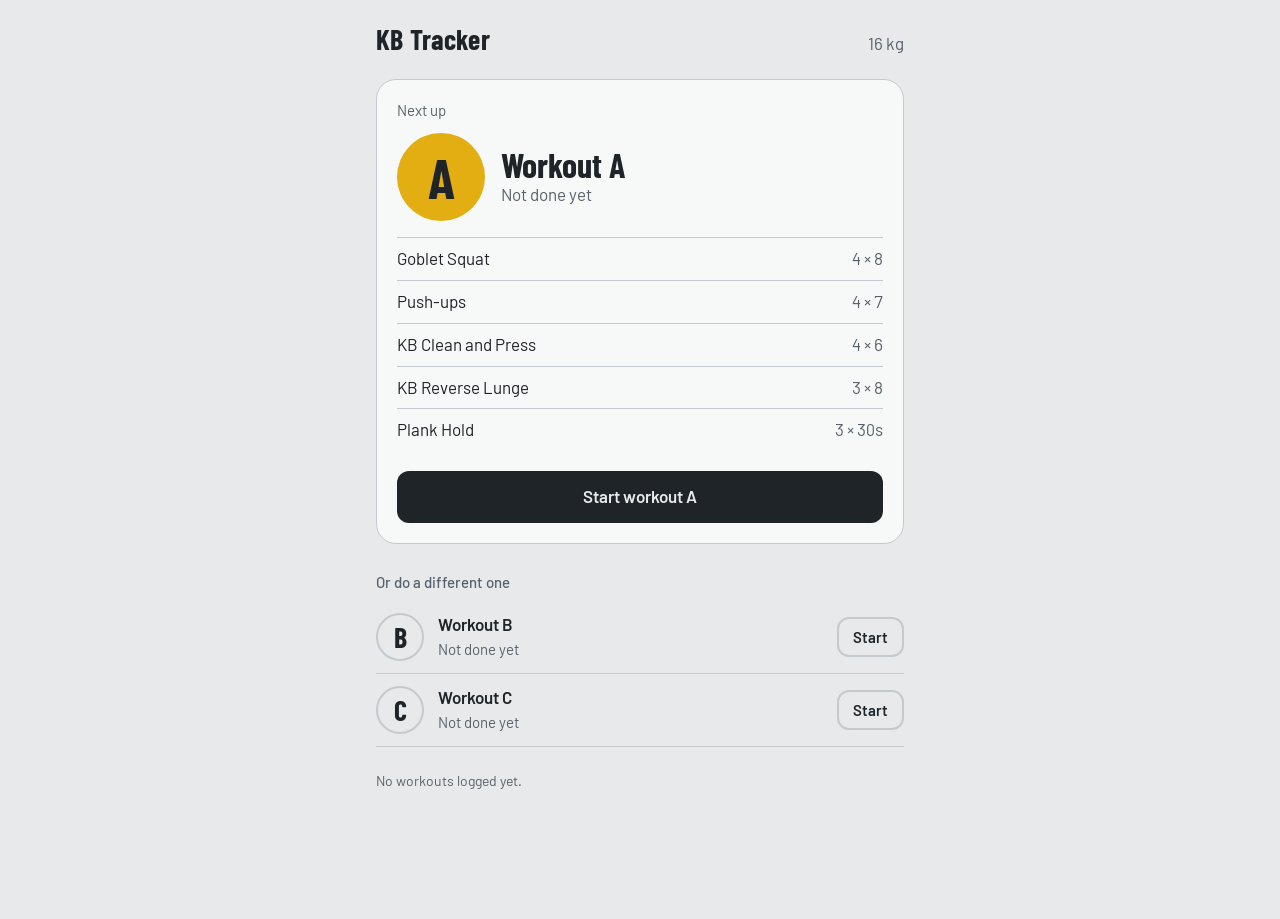
==== index.html @ 814e75a4 "Slice 1" ====
<!doctype html>
<html lang="en">
<head>
<meta charset="utf-8">
<meta name="viewport" content="width=device-width, initial-scale=1, viewport-fit=cover">
<meta name="theme-color" content="#E7E9EA" media="(prefers-color-scheme: light)">
<meta name="theme-color" content="#16191C" media="(prefers-color-scheme: dark)">
<title>KB Tracker</title>
<link rel="manifest" href="manifest.webmanifest">
<link rel="icon" href="icon-192.png">
<link rel="apple-touch-icon" href="icon-192.png">
<link rel="preconnect" href="https://fonts.googleapis.com">
<link rel="preconnect" href="https://fonts.gstatic.com" crossorigin>
<link href="https://fonts.googleapis.com/css2?family=Barlow+Condensed:wght@600;700&family=Barlow:wght@400;500;600&display=swap" rel="stylesheet">
<style>
/* ---------- Tokens ---------- */
:root {
  --bg: #E7E9EA;        /* chalk */
  --surface: #F7F8F8;
  --ink: #1F2428;       /* cast iron */
  --muted: #59626A;
  --line: #C4CACE;
  --chip: #FFFFFF;
  --bell: #E2AE12;      /* 16 kg competition-bell yellow */
  --on-bell: #1F2428;
  --danger: #A23B2A;
  --display: "Barlow Condensed", "Roboto Condensed", "Arial Narrow", sans-serif;
  --body: "Barlow", system-ui, -apple-system, "Segoe UI", Roboto, sans-serif;
  color-scheme: light;
  box-sizing: border-box;
  padding-top: env(safe-area-inset-top, 0px);
  padding-bottom: env(safe-area-inset-bottom, 0px);
}
@media (prefers-color-scheme: dark) {
  :root:not([data-theme="light"]) {
    --bg: #16191C;
    --surface: #1F2428;
    --ink: #E9EBEC;
    --muted: #9BA4AB;
    --line: #353C42;
    --chip: #272D32;
    --bell: #F0C02E;
    --on-bell: #16191C;
    --danger: #E07A63;
    color-scheme: dark;
  }
}

/* ---------- Base ---------- */
*, *::before, *::after { box-sizing: inherit; }
html, body { margin: 0; }
body {
  background: var(--bg);
  color: var(--ink);
  font-family: var(--body);
  font-size: 17px;
  line-height: 1.4;
  -webkit-tap-highlight-color: transparent;
}
main { max-width: 560px; margin: 0 auto; padding: 16px 16px 128px; }
h1, h2, h3 { margin: 0; font-weight: 600; }
p { margin: 0; }
.muted { color: var(--muted); }
button { font: inherit; color: inherit; }
:focus-visible { outline: 3px solid var(--bell); outline-offset: 2px; }

/* ---------- Buttons ---------- */
.btn {
  display: inline-flex; align-items: center; justify-content: center;
  min-height: 52px; padding: 0 20px;
  border-radius: 12px; border: 2px solid transparent;
  font-weight: 600; font-size: 17px; cursor: pointer;
  touch-action: manipulation;
}
.btn.primary { background: var(--ink); color: var(--bg); width: 100%; }
.btn.ghost { background: transparent; border-color: var(--line); }
.btn.small { min-height: 40px; padding: 0 14px; font-size: 15px; }
.btn.danger { color: var(--danger); }

/* ---------- Workout letter disc (the memorable element) ---------- */
.disc {
  flex: none;
  display: grid; place-items: center;
  width: 56px; height: 56px; border-radius: 50%;
  background: var(--bell); color: var(--on-bell);
  font-family: var(--display); font-weight: 700; font-size: 34px; line-height: 1;
}
.disc.big { width: 88px; height: 88px; font-size: 56px; }
.disc.outline { background: transparent; color: var(--ink); border: 2px solid var(--line); width: 48px; height: 48px; font-size: 28px; }

/* ---------- Home ---------- */
.top { display: flex; align-items: baseline; justify-content: space-between; margin: 4px 0 20px; }
.brand { font-family: var(--display); font-weight: 700; font-size: 28px; letter-spacing: 0.01em; }

.next { background: var(--surface); border: 1px solid var(--line); border-radius: 20px; padding: 20px; }
.next-label { color: var(--muted); font-size: 15px; margin-bottom: 12px; }
.next-head { display: flex; gap: 16px; align-items: center; margin-bottom: 16px; }
.next-head h2 { font-family: var(--display); font-weight: 700; font-size: 34px; line-height: 1.05; }
.ex-list { list-style: none; margin: 0 0 20px; padding: 0; }
.ex-list li { display: flex; justify-content: space-between; gap: 12px; padding: 9px 0; border-top: 1px solid var(--line); }
.ex-list li span:last-child { color: var(--muted); white-space: nowrap; font-variant-numeric: tabular-nums; }

.others { margin-top: 28px; }
.others h3 { font-size: 15px; font-weight: 500; color: var(--muted); margin-bottom: 8px; }
.other-row { display: flex; align-items: center; gap: 14px; padding: 12px 0; border-bottom: 1px solid var(--line); }
.other-row .text { flex: 1; min-width: 0; }
.other-row .text strong { display: block; font-weight: 600; }
.other-row .text span { font-size: 15px; color: var(--muted); }
.footnote { margin-top: 24px; font-size: 14px; color: var(--muted); }

/* ---------- Session ---------- */
.session-head { display: flex; align-items: center; gap: 14px; margin: 4px 0 14px; }
.session-head .text { flex: 1; min-width: 0; }
.session-head h1 { font-family: var(--display); font-weight: 700; font-size: 30px; line-height: 1.05; }
.session-head p { font-size: 15px; }
.progress { height: 6px; background: var(--line); border-radius: 3px; overflow: hidden; }
.progress > div { height: 100%; background: var(--bell); transition: width 200ms ease; }
.hint { font-size: 15px; color: var(--muted); margin: 12px 0 4px; }

.exercises { list-style: none; margin: 0; padding: 0; }
.ex { padding: 18px 0; border-bottom: 1px solid var(--line); }
.ex-head { display: flex; justify-content: space-between; align-items: baseline; gap: 12px; }
.ex-head h2 { font-size: 19px; font-weight: 600; }
.tally { font-family: var(--display); font-weight: 600; font-size: 20px; color: var(--muted); font-variant-numeric: tabular-nums; }
.tally.complete { color: var(--ink); }
.meta { font-size: 15px; color: var(--muted); margin: 2px 0 12px; }

.chips { display: flex; flex-wrap: wrap; gap: 8px; }
.chip {
  width: 52px; height: 52px; border-radius: 50%;
  border: 2px solid var(--line); background: var(--chip); color: var(--ink);
  font-family: var(--display); font-weight: 600; font-size: 24px; line-height: 1;
  display: grid; place-items: center; cursor: pointer; padding: 0;
  touch-action: manipulation; user-select: none; -webkit-user-select: none; -webkit-touch-callout: none;
  transition: background-color 120ms ease, border-color 120ms ease;
}
.chip small { font-size: 15px; margin-left: 1px; }
.chip.done { background: var(--bell); border-color: var(--bell); color: var(--on-bell); }
.chip.extra { border-style: dashed; }
.chip.extra.done { border-style: solid; box-shadow: inset 0 0 0 3px var(--on-bell); }
.chip.add { border-style: dashed; color: var(--muted); font-size: 28px; font-weight: 400; background: transparent; }
.chip.pop { animation: pop 180ms ease-out; }
@keyframes pop { 0% { transform: scale(0.88); } 100% { transform: scale(1); } }

.finish-bar {
  position: fixed; left: 0; right: 0; bottom: 0;
  background: var(--surface); border-top: 1px solid var(--line);
  padding: 12px 16px calc(12px + env(safe-area-inset-bottom, 0px));
}
.finish-inner { max-width: 560px; margin: 0 auto; display: flex; align-items: center; gap: 14px; }
.finish-inner .count { flex: none; font-size: 15px; color: var(--muted); font-variant-numeric: tabular-nums; }
.finish-inner .btn { flex: 1; }

/* ---------- Edit sheet ---------- */
dialog#sheet {
  border: none; padding: 0; margin: auto auto 0; width: 100%; max-width: 560px;
  background: var(--surface); color: var(--ink);
  border-radius: 20px 20px 0 0;
}
dialog#sheet::backdrop { background: rgba(10, 12, 14, 0.5); }
.sheet-body { padding: 22px 20px calc(20px + env(safe-area-inset-bottom, 0px)); }
.sheet-body h2 { font-size: 20px; }
.stepper { display: flex; align-items: center; justify-content: center; gap: 24px; margin: 22px 0; }
.stepper button {
  width: 68px; height: 68px; border-radius: 50%; border: 2px solid var(--line);
  background: var(--chip); font-size: 32px; cursor: pointer; touch-action: manipulation;
}
.stepper output { font-family: var(--display); font-weight: 700; font-size: 56px; min-width: 2.6ch; text-align: center; font-variant-numeric: tabular-nums; }
.stepper output small { font-size: 26px; color: var(--muted); }
.sheet-row { display: flex; flex-wrap: wrap; gap: 10px; margin-top: 10px; }
.sheet-row .btn { flex: 1; }

/* ---------- Misc ---------- */
.warning { background: var(--danger); color: #fff; border-radius: 12px; padding: 12px 14px; margin-bottom: 16px; font-size: 15px; }
#toast {
  position: fixed; left: 50%; bottom: calc(96px + env(safe-area-inset-bottom, 0px));
  transform: translateX(-50%) translateY(20px); opacity: 0;
  background: var(--ink); color: var(--bg); padding: 10px 18px; border-radius: 999px;
  font-weight: 500; pointer-events: none; transition: opacity 200ms, transform 200ms;
}
#toast.show { opacity: 1; transform: translateX(-50%) translateY(0); }

@media (prefers-reduced-motion: reduce) {
  *, *::before, *::after { animation: none !important; transition: none !important; }
}
</style>
</head>
<body>
<main id="app"></main>
<dialog id="sheet" aria-labelledby="sheet-title"></dialog>
<div id="toast" role="status" aria-live="polite"></div>

<script>
/* =========================================================
   ROUTINE (hardcoded). Edit here to change the plan.
   unit: "reps" or "sec". target = per set (per side if perSide).
   ========================================================= */
const ROUTINE = {
  A: { exercises: [
    { id: "goblet-squat",  name: "Goblet Squat",        unit: "reps", sets: 4, target: 8 },
    { id: "push-ups",      name: "Push-ups",            unit: "reps", sets: 4, target: 7 },
    { id: "clean-press",   name: "KB Clean and Press",  note: "Alternating arms", unit: "reps", sets: 4, target: 6, perSide: true },
    { id: "reverse-lunge", name: "KB Reverse Lunge",    unit: "reps", sets: 3, target: 8, perSide: true },
    { id: "plank",         name: "Plank Hold",          unit: "sec",  sets: 3, target: 30 },
  ]},
  B: { exercises: [
    { id: "swings",        name: "KB Swings",           note: "Russian, chest height", unit: "reps", sets: 4, target: 15 },
    { id: "sl-rdl",        name: "Single-Leg RDL",      unit: "reps", sets: 3, target: 8, perSide: true },
    { id: "row",           name: "Bent-Over Row",       unit: "reps", sets: 4, target: 10,
      variants: [ { id: "alt", label: "Alternating", perSide: true }, { id: "two", label: "Two-hand", perSide: false } ],
      defaultVariant: "alt" },
    { id: "glute-bridge",  name: "Glute Bridge",        unit: "reps", sets: 3, target: 12,
      variants: [ { id: "kb", label: "KB on hips" }, { id: "bw", label: "Bodyweight" } ],
      defaultVariant: "kb" },
    { id: "superman",      name: "Superman Hold",       unit: "sec",  sets: 2, target: 15 },
  ]},
  C: { exercises: [
    { id: "halo",          name: "KB Halo",             unit: "reps", sets: 3, target: 8 },
    { id: "dead-bug",      name: "Dead Bug",            unit: "reps", sets: 3, target: 10, perSide: true },
    { id: "bird-dog",      name: "Bird Dog",            unit: "reps", sets: 2, target: 10, perSide: true },
    { id: "side-plank",    name: "Side Plank",          unit: "sec",  sets: 2, target: 20, perSide: true },
    { id: "wall-sit",      name: "Wall Sit",            unit: "sec",  sets: 3, target: 20 },
    { id: "hip-90-90",     name: "90/90 Hip Stretch",   unit: "sec",  sets: 2, target: 45, perSide: true },
  ]},
};
const ORDER = ["A", "B", "C"];
const NEXT = { A: "B", B: "C", C: "A" };

/* =========================================================
   STORAGE
   state = { version, history: [session], active: session|null }
   session = { id, workout, startedAt, finishedAt?,
               exercises: [{ exId, variant, sets: [{ value, done, extra }] }] }
   ========================================================= */
const KEY = "kbTracker.v1";
let canStore = true;

function load() {
  try {
    localStorage.setItem(KEY + ".test", "1");
    localStorage.removeItem(KEY + ".test");
    const raw = localStorage.getItem(KEY);
    if (raw) {
      const parsed = JSON.parse(raw);
      if (parsed && parsed.version === 1) return parsed;
    }
  } catch (e) {
    canStore = false;
  }
  return { version: 1, history: [], active: null };
}
function save() {
  if (!canStore) return;
  try { localStorage.setItem(KEY, JSON.stringify(state)); }
  catch (e) { canStore = false; render(); }
}
let state = load();

// Ask the browser not to evict our data under storage pressure.
if (navigator.storage && navigator.storage.persist) navigator.storage.persist().catch(() => {});

/* =========================================================
   HELPERS
   ========================================================= */
const exDef = (w, id) => ROUTINE[w].exercises.find(e => e.id === id);
function isPerSide(ex, variant) {
  if (ex.variants) { const v = ex.variants.find(v => v.id === variant); return !!(v && v.perSide); }
  return !!ex.perSide;
}
function variantLabel(ex, variant) {
  if (!ex.variants) return null;
  const v = ex.variants.find(v => v.id === variant);
  return v ? v.label : null;
}
function metaText(ex, variant) {
  const per = ex.unit === "sec" ? `${ex.target}s` : `${ex.target} reps`;
  const side = isPerSide(ex, variant) ? " per side" : "";
  const extra = [ex.note, variantLabel(ex, variant)].filter(Boolean).join(", ");
  return `${ex.sets} × ${per}${side}${extra ? `. ${extra}` : ""}`;
}
function chipHTML(ex, value) {
  return ex.unit === "sec" ? `${value}<small>s</small>` : `${value}`;
}
function nextWorkout() {
  const last = state.history[state.history.length - 1];
  return last ? NEXT[last.workout] : "A";
}
function lastSessionFor(w) {
  for (let i = state.history.length - 1; i >= 0; i--) if (state.history[i].workout === w) return state.history[i];
  return null;
}
function relDay(iso) {
  const d = new Date(iso), now = new Date();
  const day = x => new Date(x.getFullYear(), x.getMonth(), x.getDate());
  const diff = Math.round((day(now) - day(d)) / 864e5);
  if (diff === 0) return "today";
  if (diff === 1) return "yesterday";
  if (diff < 7) return `${diff} days ago`;
  return d.toLocaleDateString(undefined, { day: "numeric", month: "short" });
}
function lastDoneText(w) {
  const s = lastSessionFor(w);
  return s ? `Last done ${relDay(s.finishedAt)}` : "Not done yet";
}
function timeText(iso) {
  return new Date(iso).toLocaleTimeString(undefined, { hour: "2-digit", minute: "2-digit" });
}

/* Slice 1: every set starts at the hardcoded baseline.
   Slice 2 will pre-fill from lastSessionFor(w) instead. */
function newSession(w) {
  return {
    id: Date.now().toString(36),
    workout: w,
    startedAt: new Date().toISOString(),
    exercises: ROUTINE[w].exercises.map(ex => ({
      exId: ex.id,
      variant: ex.variants ? ex.defaultVariant : null,
      sets: Array.from({ length: ex.sets }, () => ({ value: ex.target, done: false, extra: false })),
    })),
  };
}

/* =========================================================
   RENDER
   ========================================================= */
const app = document.getElementById("app");
let popTarget = null;

function warningHTML() {
  return canStore ? "" :
    `<p class="warning">This browser isn’t letting the app save. Anything you log will be lost when you close it.</p>`;
}

function render() {
  if (state.active) renderSession(); else renderHome();
}

function renderHome() {
  const next = nextWorkout();
  const nextEx = ROUTINE[next].exercises;
  const others = ORDER.filter(w => w !== next);
  const n = state.history.length;

  app.innerHTML = `
    ${warningHTML()}
    <header class="top">
      <h1 class="brand">KB Tracker</h1>
      <span class="muted">16 kg</span>
    </header>

    <section class="next" aria-labelledby="next-title">
      <p class="next-label">Next up</p>
      <div class="next-head">
        <span class="disc big" aria-hidden="true">${next}</span>
        <div>
          <h2 id="next-title">Workout ${next}</h2>
          <p class="muted">${lastDoneText(next)}</p>
        </div>
      </div>
      <ul class="ex-list">
        ${nextEx.map(ex => `
          <li><span>${ex.name}</span><span>${ex.sets} × ${ex.unit === "sec" ? ex.target + "s" : ex.target}</span></li>
        `).join("")}
      </ul>
      <button class="btn primary" data-action="start" data-w="${next}">Start workout ${next}</button>
    </section>

    <section class="others">
      <h3>Or do a different one</h3>
      ${others.map(w => `
        <div class="other-row">
          <span class="disc outline" aria-hidden="true">${w}</span>
          <div class="text">
            <strong>Workout ${w}</strong>
            <span>${lastDoneText(w)}</span>
          </div>
          <button class="btn ghost small" data-action="start" data-w="${w}" aria-label="Start workout ${w}">Start</button>
        </div>
      `).join("")}
    </section>

    <p class="footnote">${n === 0 ? "No workouts logged yet." : `${n} workout${n === 1 ? "" : "s"} logged.`}</p>
  `;
}

function renderSession() {
  const s = state.active;
  let done = 0, total = 0;

  const items = s.exercises.map((se, ei) => {
    const ex = exDef(s.workout, se.exId);
    const perSide = isPerSide(ex, se.variant);
    const d = se.sets.filter(x => x.done).length;
    done += d; total += se.sets.length;
    const unitWord = ex.unit === "sec" ? "seconds" : "reps";

    const chips = se.sets.map((st, si) => `
      <button class="chip${st.done ? " done" : ""}${st.extra ? " extra" : ""}"
        data-ei="${ei}" data-si="${si}" aria-pressed="${st.done}"
        aria-label="Set ${si + 1}: ${st.value} ${unitWord}${perSide ? " per side" : ""}${st.done ? ", done" : ""}">
        ${chipHTML(ex, st.value)}
      </button>`).join("");

    return `
      <li class="ex">
        <div class="ex-head">
          <h2>${ex.name}</h2>
          <span class="tally${d === se.sets.length ? " complete" : ""}">${d}/${se.sets.length}</span>
        </div>
        <p class="meta">${metaText(ex, se.variant)}</p>
        <div class="chips">
          ${chips}
          <button class="chip add" data-action="add" data-ei="${ei}" aria-label="Add a set of ${ex.name}">+</button>
        </div>
      </li>`;
  }).join("");

  const pct = total ? Math.round((done / total) * 100) : 0;

  app.innerHTML = `
    ${warningHTML()}
    <header class="session-head">
      <span class="disc" aria-hidden="true">${s.workout}</span>
      <div class="text">
        <h1>Workout ${s.workout}</h1>
        <p class="muted">Started ${timeText(s.startedAt)}</p>
      </div>
      <button class="btn ghost small" data-action="discard">Discard</button>
    </header>
    <div class="progress" role="progressbar" aria-valuemin="0" aria-valuemax="${total}" aria-valuenow="${done}" aria-label="Sets done">
      <div style="width:${pct}%"></div>
    </div>
    <p class="hint">Tap a set when you’ve done it. Hold a set to change the number.</p>
    <ul class="exercises">${items}</ul>

    <div class="finish-bar">
      <div class="finish-inner">
        <span class="count">${done} of ${total} sets</span>
        <button class="btn primary" data-action="finish">Finish workout</button>
      </div>
    </div>
  `;

  if (popTarget) {
    const el = app.querySelector(`.chip[data-ei="${popTarget[0]}"][data-si="${popTarget[1]}"]`);
    if (el) el.classList.add("pop");
    popTarget = null;
  }
}

/* =========================================================
   ACTIONS
   ========================================================= */
function startWorkout(w) {
  state.active = newSession(w);
  save();
  window.scrollTo(0, 0);
  render();
}

function toggleSet(ei, si) {
  const st = state.active.exercises[ei].sets[si];
  st.done = !st.done;
  if (st.done && navigator.vibrate) navigator.vibrate(12);
  save();
  popTarget = [ei, si];
  render();
}

function addSet(ei) {
  const se = state.active.exercises[ei];
  const ex = exDef(state.active.workout, se.exId);
  const last = se.sets[se.sets.length - 1];
  se.sets.push({ value: last ? last.value : ex.target, done: true, extra: true });
  if (navigator.vibrate) navigator.vibrate(12);
  save();
  popTarget = [ei, se.sets.length - 1];
  render();
}

function finish() {
  const s = state.active;
  let done = 0, undone = 0;
  s.exercises.forEach(se => se.sets.forEach(st => st.done ? done++ : undone++));

  if (done === 0) {
    if (confirm("No sets logged yet. Discard this workout instead?")) {
      state.active = null; save(); window.scrollTo(0, 0); render();
    }
    return;
  }
  if (undone > 0 && !confirm(`${undone} ${undone === 1 ? "set isn’t" : "sets aren’t"} logged. Finish anyway?`)) return;

  s.finishedAt = new Date().toISOString();
  state.history.push(s);
  state.active = null;
  save();
  window.scrollTo(0, 0);
  render();
  toast(`Workout ${s.workout} saved`);
}

function discard() {
  if (!confirm("Discard this workout? Nothing from it will be saved.")) return;
  state.active = null;
  save();
  window.scrollTo(0, 0);
  render();
}

/* =========================================================
   INPUT: tap to toggle, hold to edit
   ========================================================= */
let pressTimer = null, pressStart = null, suppressClick = false;

app.addEventListener("pointerdown", e => {
  suppressClick = false;
  const chip = e.target.closest(".chip[data-si]");
  if (!chip) return;
  pressStart = { x: e.clientX, y: e.clientY };
  pressTimer = setTimeout(() => {
    pressTimer = null;
    suppressClick = true;
    if (navigator.vibrate) navigator.vibrate(20);
    openEditor(+chip.dataset.ei, +chip.dataset.si);
  }, 450);
});
function cancelPress() { if (pressTimer) { clearTimeout(pressTimer); pressTimer = null; } }
app.addEventListener("pointerup", cancelPress);
app.addEventListener("pointercancel", cancelPress);
app.addEventListener("pointermove", e => {
  if (pressTimer && pressStart && Math.hypot(e.clientX - pressStart.x, e.clientY - pressStart.y) > 10) cancelPress();
});
app.addEventListener("contextmenu", e => { if (e.target.closest(".chip")) e.preventDefault(); });

app.addEventListener("click", e => {
  const chip = e.target.closest(".chip[data-si]");
  if (chip) {
    if (suppressClick) { suppressClick = false; return; }
    toggleSet(+chip.dataset.ei, +chip.dataset.si);
    return;
  }
  const btn = e.target.closest("[data-action]");
  if (!btn) return;
  const a = btn.dataset.action;
  if (a === "start") startWorkout(btn.dataset.w);
  else if (a === "add") addSet(+btn.dataset.ei);
  else if (a === "finish") finish();
  else if (a === "discard") discard();
});

/* =========================================================
   EDIT SHEET
   ========================================================= */
const sheet = document.getElementById("sheet");
let editing = null;

function openEditor(ei, si) {
  const se = state.active.exercises[ei];
  const ex = exDef(state.active.workout, se.exId);
  const st = se.sets[si];
  editing = { ei, si, value: st.value, ex, step: ex.unit === "sec" ? 5 : 1, min: ex.unit === "sec" ? 5 : 1 };
  const perSide = isPerSide(ex, se.variant);

  sheet.innerHTML = `
    <div class="sheet-body">
      <h2 id="sheet-title">${ex.name}</h2>
      <p class="muted">Set ${si + 1}${perSide ? ", per side" : ""}</p>
      <div class="stepper">
        <button type="button" data-step="-1" aria-label="Decrease">−</button>
        <output id="sheet-value" aria-live="polite"></output>
        <button type="button" data-step="1" aria-label="Increase">+</button>
      </div>
      <button type="button" class="btn primary" data-sheet="save">Save as done</button>
      <div class="sheet-row">
        ${st.done ? `<button type="button" class="btn ghost" data-sheet="undone">Mark not done</button>` : ""}
        ${st.extra ? `<button type="button" class="btn ghost danger" data-sheet="remove">Remove set</button>` : ""}
        <button type="button" class="btn ghost" data-sheet="cancel">Cancel</button>
      </div>
    </div>`;
  updateSheetValue();
  sheet.showModal();
}

function updateSheetValue() {
  const out = document.getElementById("sheet-value");
  if (!out || !editing) return;
  out.innerHTML = editing.ex.unit === "sec" ? `${editing.value}<small>s</small>` : `${editing.value}`;
}

sheet.addEventListener("click", e => {
  if (e.target === sheet) { sheet.close(); return; } // backdrop tap
  if (!editing) return;
  const stepBtn = e.target.closest("[data-step]");
  if (stepBtn) {
    editing.value = Math.max(editing.min, editing.value + Number(stepBtn.dataset.step) * editing.step);
    updateSheetValue();
    return;
  }
  const act = e.target.closest("[data-sheet]");
  if (!act) return;
  const sets = state.active.exercises[editing.ei].sets;
  const st = sets[editing.si];
  const kind = act.dataset.sheet;
  if (kind === "save") { st.value = editing.value; st.done = true; popTarget = [editing.ei, editing.si]; }
  else if (kind === "undone") { st.done = false; }
  else if (kind === "remove") { sets.splice(editing.si, 1); }
  if (kind !== "cancel") save();
  sheet.close();
});

sheet.addEventListener("close", () => { editing = null; render(); });

/* =========================================================
   TOAST
   ========================================================= */
let toastTimer = null;
function toast(msg) {
  const t = document.getElementById("toast");
  t.textContent = msg;
  t.classList.add("show");
  clearTimeout(toastTimer);
  toastTimer = setTimeout(() => t.classList.remove("show"), 2200);
}

/* =========================================================
   BOOT
   ========================================================= */
render();

if ("serviceWorker" in navigator && location.protocol === "https:") {
  window.addEventListener("load", () => navigator.serviceWorker.register("sw.js").catch(() => {}));
}
</script>
</body>
</html>
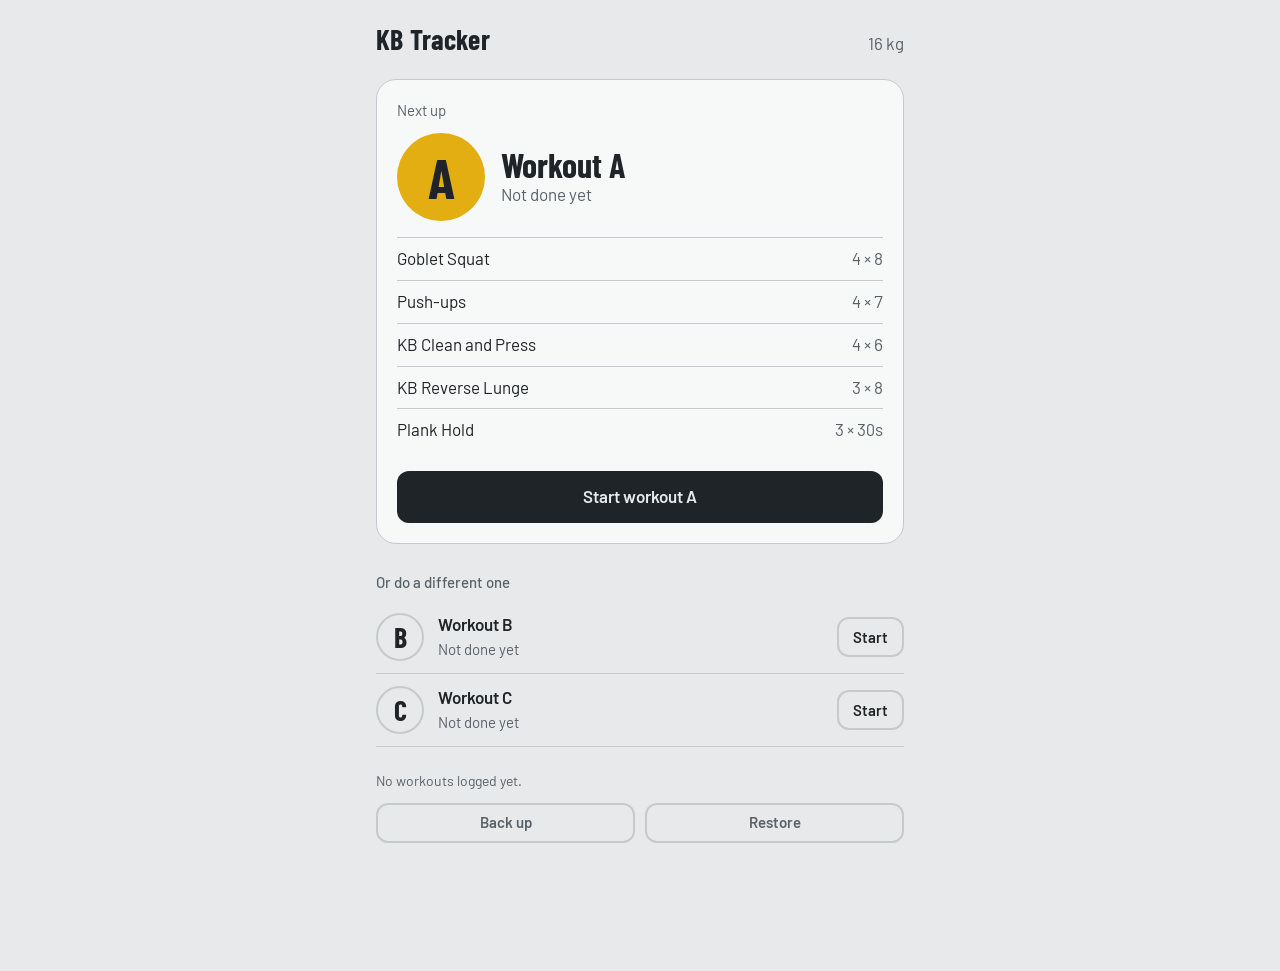
==== commit 941049bf: "Slice 3" ====
--- a/index.html
+++ b/index.html
@@ -24,6 +24,8 @@
   --bell: #E2AE12;      /* 16 kg competition-bell yellow */
   --on-bell: #1F2428;
   --danger: #A23B2A;
+  --up: #2E7A47;        /* beat last time */
+  --down: #B04E17;      /* fell short */
   --display: "Barlow Condensed", "Roboto Condensed", "Arial Narrow", sans-serif;
   --body: "Barlow", system-ui, -apple-system, "Segoe UI", Roboto, sans-serif;
   color-scheme: light;
@@ -42,6 +44,8 @@
     --bell: #F0C02E;
     --on-bell: #16191C;
     --danger: #E07A63;
+    --up: #5CC184;
+    --down: #E8874E;
     color-scheme: dark;
   }
 }
@@ -107,6 +111,9 @@
 .other-row .text strong { display: block; font-weight: 600; }
 .other-row .text span { font-size: 15px; color: var(--muted); }
 .footnote { margin-top: 24px; font-size: 14px; color: var(--muted); }
+.footnote strong { color: var(--ink); font-weight: 600; }
+.backup-row { display: flex; gap: 10px; margin-top: 12px; }
+.backup-row .btn { flex: 1; }
 
 /* ---------- Session ---------- */
 .session-head { display: flex; align-items: center; gap: 14px; margin: 4px 0 14px; }
@@ -170,6 +177,63 @@
 .sheet-row { display: flex; flex-wrap: wrap; gap: 10px; margin-top: 10px; }
 .sheet-row .btn { flex: 1; }
 
+/* ---------- Comparison with last time ---------- */
+.cmp { font-family: var(--display); font-weight: 600; font-size: 21px; white-space: nowrap; font-variant-numeric: tabular-nums; }
+.cmp .vs { font-family: var(--body); font-weight: 500; font-size: 15px; color: var(--muted); margin-left: 3px; }
+.cmp.up { color: var(--up); }
+.cmp.down { color: var(--down); }
+.cmp.eq { color: var(--ink); }
+.cmp.prog, .cmp.new { color: var(--muted); }
+
+.variants { display: flex; gap: 8px; margin: -2px 0 12px; }
+.variant-btn {
+  min-height: 38px; padding: 0 14px; border-radius: 999px;
+  border: 2px solid var(--line); background: transparent;
+  font-size: 15px; font-weight: 500; cursor: pointer; touch-action: manipulation;
+}
+.variant-btn[aria-pressed="true"] { background: var(--ink); color: var(--bg); border-color: var(--ink); }
+
+/* ---------- Summary ---------- */
+.score { display: grid; grid-template-columns: repeat(3, 1fr); gap: 10px; margin: 20px 0 8px; }
+.score div { background: var(--surface); border: 1px solid var(--line); border-radius: 16px; padding: 12px 14px; }
+.score strong { display: block; font-family: var(--display); font-weight: 700; font-size: 46px; line-height: 1; }
+.score span { font-size: 15px; color: var(--muted); }
+.score .up strong { color: var(--up); }
+.score .down strong { color: var(--down); }
+.score-note { font-size: 15px; color: var(--muted); margin-bottom: 12px; }
+.results { list-style: none; margin: 0 0 24px; padding: 0; }
+.results li { display: flex; justify-content: space-between; align-items: baseline; gap: 12px; padding: 12px 0; border-bottom: 1px solid var(--line); }
+.results li .name small { display: block; font-size: 14px; color: var(--muted); }
+
+/* ---------- Hold stopwatch ---------- */
+.chip.timer { background: transparent; color: var(--ink); }
+.chip.timer svg { width: 26px; height: 26px; }
+dialog#timer {
+  width: 100%; height: 100%; max-width: none; max-height: none; margin: 0;
+  border: none; padding: 0; background: var(--bg); color: var(--ink);
+}
+dialog#timer::backdrop { background: var(--bg); }
+.timer-body {
+  height: 100%; display: flex; flex-direction: column; align-items: center; justify-content: space-between;
+  padding: calc(28px + env(safe-area-inset-top, 0px)) 20px calc(20px + env(safe-area-inset-bottom, 0px));
+  text-align: center;
+}
+.timer-body h2 { font-size: 22px; }
+.ring { position: relative; width: min(78vw, 320px); aspect-ratio: 1; }
+.ring svg { width: 100%; height: 100%; transform: rotate(-90deg); }
+.ring circle { fill: none; stroke-width: 7; }
+.ring .track { stroke: var(--line); }
+.ring .fill { stroke: var(--bell); stroke-linecap: round; transition: stroke 200ms; }
+.ring.passed .fill { stroke: var(--up); }
+.ring-inner { position: absolute; inset: 0; display: grid; place-content: center; }
+.ring-num { font-family: var(--display); font-weight: 700; font-size: clamp(88px, 30vw, 128px); line-height: 1; font-variant-numeric: tabular-nums; }
+.ring.ready .ring-num { color: var(--muted); }
+.ring.passed .ring-num { color: var(--up); }
+.ring-label { font-size: 17px; color: var(--muted); margin-top: 6px; }
+.ring.passed .ring-label { color: var(--up); font-weight: 600; }
+.timer-actions { width: 100%; max-width: 480px; display: grid; gap: 10px; }
+.btn.huge { min-height: 88px; font-size: 22px; border-radius: 18px; }
+
 /* ---------- Misc ---------- */
 .warning { background: var(--danger); color: #fff; border-radius: 12px; padding: 12px 14px; margin-bottom: 16px; font-size: 15px; }
 #toast {
@@ -188,6 +252,8 @@
 <body>
 <main id="app"></main>
 <dialog id="sheet" aria-labelledby="sheet-title"></dialog>
+<dialog id="timer" aria-labelledby="timer-title"></dialog>
+<input type="file" id="restore-input" accept=".json,application/json" hidden>
 <div id="toast" role="status" aria-live="polite"></div>
 
 <script>
@@ -272,11 +338,15 @@
   const v = ex.variants.find(v => v.id === variant);
   return v ? v.label : null;
 }
-function metaText(ex, variant) {
-  const per = ex.unit === "sec" ? `${ex.target}s` : `${ex.target} reps`;
+function unitWord(ex) { return ex.unit === "sec" ? "seconds" : "reps"; }
+function unitShort(ex) { return ex.unit === "sec" ? "s" : ""; }
+function metaText(ex, variant, prev) {
   const side = isPerSide(ex, variant) ? " per side" : "";
-  const extra = [ex.note, variantLabel(ex, variant)].filter(Boolean).join(", ");
-  return `${ex.sets} × ${per}${side}${extra ? `. ${extra}` : ""}`;
+  let main;
+  if (!prev) main = `First time with this option. Plan ${ex.sets} × ${ex.target} ${unitWord(ex)}${side}`;
+  else if (prev.source === "plan") main = `Plan ${ex.sets} × ${ex.target} ${unitWord(ex)}${side}`;
+  else main = `Last time ${prev.sets.join(", ")} ${unitWord(ex)}${side}`;
+  return main + (ex.note ? `. ${ex.note}` : "");
 }
 function chipHTML(ex, value) {
   return ex.unit === "sec" ? `${value}<small>s</small>` : `${value}`;
@@ -299,26 +369,114 @@
   return d.toLocaleDateString(undefined, { day: "numeric", month: "short" });
 }
 function lastDoneText(w) {
-  const s = lastSessionFor(w);
-  return s ? `Last done ${relDay(s.finishedAt)}` : "Not done yet";
+  for (let i = state.history.length - 1; i >= 0; i--) {
+    const s = state.history[i];
+    if (s.workout !== w) continue;
+    const r = summarise(s, i);
+    const compared = r.beat + r.matched + r.below;
+    return `Last done ${relDay(s.finishedAt)}` + (compared ? `, beat ${r.beat} of ${compared}` : "");
+  }
+  return "Not done yet";
 }
 function timeText(iso) {
   return new Date(iso).toLocaleTimeString(undefined, { hour: "2-digit", minute: "2-digit" });
 }
 
-/* Slice 1: every set starts at the hardcoded baseline.
-   Slice 2 will pre-fill from lastSessionFor(w) instead. */
+/* =========================================================
+   LAST TIME + COMPARISON
+   ========================================================= */
+
+/* The result to beat for one exercise: the most recent finished session
+   (before history index `beforeIdx`) where it was done with the same variant.
+   With no history, the hardcoded plan is the baseline for the default variant. */
+function getPrevious(ex, w, variant, beforeIdx) {
+  for (let i = beforeIdx - 1; i >= 0; i--) {
+    const s = state.history[i];
+    if (s.workout !== w) continue;
+    const se = s.exercises.find(e => e.exId === ex.id);
+    if (!se || (se.variant || null) !== (variant || null)) continue;
+    const vals = se.sets.filter(st => st.done).map(st => st.value);
+    if (!vals.length) continue;
+    return { sets: vals, total: vals.reduce((a, b) => a + b, 0), source: "history" };
+  }
+  if (!ex.variants || variant === ex.defaultVariant) {
+    const vals = Array(ex.sets).fill(ex.target);
+    return { sets: vals, total: ex.sets * ex.target, source: "plan" };
+  }
+  return null;
+}
+
+function lastVariantFor(w, exId) {
+  for (let i = state.history.length - 1; i >= 0; i--) {
+    const s = state.history[i];
+    if (s.workout !== w) continue;
+    const se = s.exercises.find(e => e.exId === exId);
+    if (se && se.variant) return se.variant;
+  }
+  return null;
+}
+
+/* Pre-fill today's sets with what was done last time (same variant).
+   At least the planned number of sets; more if last time had extras. */
+function prefillSets(ex, w, variant, beforeIdx) {
+  const prev = getPrevious(ex, w, variant, beforeIdx);
+  const vals = prev ? prev.sets : [];
+  const n = Math.max(ex.sets, vals.length);
+  return Array.from({ length: n }, (_, i) => ({ value: vals[i] ?? ex.target, done: false, extra: false }));
+}
+
 function newSession(w) {
+  const idx = state.history.length;
   return {
     id: Date.now().toString(36),
     workout: w,
     startedAt: new Date().toISOString(),
-    exercises: ROUTINE[w].exercises.map(ex => ({
-      exId: ex.id,
-      variant: ex.variants ? ex.defaultVariant : null,
-      sets: Array.from({ length: ex.sets }, () => ({ value: ex.target, done: false, extra: false })),
-    })),
+    exercises: ROUTINE[w].exercises.map(ex => {
+      const variant = ex.variants ? (lastVariantFor(w, ex.id) || ex.defaultVariant) : null;
+      return { exId: ex.id, variant, sets: prefillSets(ex, w, variant, idx) };
+    }),
   };
+}
+
+/* Total volume (sum of done reps or seconds) against last time.
+   status: beat | matched | below | progress (still sets to go) | new (nothing to compare) */
+function compareExercise(ex, se, w, beforeIdx, final) {
+  const cur = se.sets.filter(st => st.done).reduce((a, st) => a + st.value, 0);
+  const prev = getPrevious(ex, w, se.variant, beforeIdx);
+  if (!prev) return { cur, prev: null, status: cur ? "new" : "progress" };
+  const remaining = se.sets.some(st => !st.done);
+  let status;
+  if (cur > prev.total) status = "beat";
+  else if (cur === prev.total) status = "matched";
+  else status = (final || !remaining) ? "below" : "progress";
+  return { cur, prev, status };
+}
+
+function summarise(session, historyIdx) {
+  const r = { beat: 0, matched: 0, below: 0, new: 0, rows: [] };
+  session.exercises.forEach(se => {
+    const ex = exDef(session.workout, se.exId);
+    if (!ex) return;
+    const c = compareExercise(ex, se, session.workout, historyIdx, true);
+    if (c.status === "beat") r.beat++;
+    else if (c.status === "matched") r.matched++;
+    else if (c.status === "below") r.below++;
+    else r.new++;
+    r.rows.push({ ex, se, c });
+  });
+  return r;
+}
+
+function cmpHTML(ex, c) {
+  const u = unitShort(ex);
+  const label = { beat: "Beat last time", matched: "Matched last time", below: "Below last time",
+                  progress: "So far", new: "First time" }[c.status];
+  const aria = c.prev ? `${label}: ${c.cur} versus ${c.prev.total} ${unitWord(ex)}` : `${label}: ${c.cur} ${unitWord(ex)}`;
+  if (c.status === "beat")    return `<span class="cmp up" aria-label="${aria}">▲ ${c.cur}${u}<span class="vs">vs ${c.prev.total}${u}</span></span>`;
+  if (c.status === "matched") return `<span class="cmp eq" aria-label="${aria}">= ${c.cur}${u}</span>`;
+  if (c.status === "below")   return `<span class="cmp down" aria-label="${aria}">▼ ${c.cur}${u}<span class="vs">vs ${c.prev.total}${u}</span></span>`;
+  if (c.status === "new")     return `<span class="cmp new" aria-label="${aria}">${c.cur}${u}</span>`;
+  return `<span class="cmp prog" aria-label="${aria}">${c.cur}${u}<span class="vs">of ${c.prev ? c.prev.total + u : "?"}</span></span>`;
 }
 
 /* =========================================================
@@ -332,8 +490,51 @@
     `<p class="warning">This browser isn’t letting the app save. Anything you log will be lost when you close it.</p>`;
 }
 
+let summaryIdx = null; // history index of a just-finished session to show
+
 function render() {
-  if (state.active) renderSession(); else renderHome();
+  keepAwake(!!state.active);
+  if (state.active) renderSession();
+  else if (summaryIdx !== null && state.history[summaryIdx]) renderSummary();
+  else renderHome();
+}
+
+function renderSummary() {
+  const s = state.history[summaryIdx];
+  const r = summarise(s, summaryIdx);
+  const mins = Math.max(1, Math.round((new Date(s.finishedAt) - new Date(s.startedAt)) / 60000));
+  const compared = r.beat + r.matched + r.below;
+  let headline;
+  if (!compared) headline = "Baseline set. Next time you’ll have numbers to beat.";
+  else if (r.beat === compared) headline = "You beat last time on every exercise.";
+  else if (r.beat > 0) headline = `More than last time on ${r.beat} of ${compared} exercises.`;
+  else if (r.below === 0) headline = "Matched last time across the board.";
+  else headline = "Below last time this round. Same numbers to beat next time.";
+
+  app.innerHTML = `
+    ${warningHTML()}
+    <header class="session-head">
+      <span class="disc" aria-hidden="true">${s.workout}</span>
+      <div class="text">
+        <h1>Workout ${s.workout} done</h1>
+        <p class="muted">${mins} min</p>
+      </div>
+    </header>
+    <div class="score">
+      <div class="up"><strong>${r.beat}</strong><span>Beat</span></div>
+      <div><strong>${r.matched}</strong><span>Matched</span></div>
+      <div class="down"><strong>${r.below}</strong><span>Below</span></div>
+    </div>
+    <p class="score-note">${headline}${r.new ? ` ${r.new} with nothing to compare yet.` : ""}</p>
+    <ul class="results">
+      ${r.rows.map(({ ex, se, c }) => `
+        <li>
+          <span class="name">${ex.name}${variantLabel(ex, se.variant) ? `<small>${variantLabel(ex, se.variant)}</small>` : ""}</span>
+          ${cmpHTML(ex, c)}
+        </li>`).join("")}
+    </ul>
+    <button class="btn primary" data-action="close-summary">Done</button>
+  `;
 }
 
 function renderHome() {
@@ -380,7 +581,15 @@
       `).join("")}
     </section>
 
-    <p class="footnote">${n === 0 ? "No workouts logged yet." : `${n} workout${n === 1 ? "" : "s"} logged.`}</p>
+    <section class="footnote" aria-label="Backup">
+      <p>${n === 0 ? "No workouts logged yet." : `${n} workout${n === 1 ? "" : "s"} logged.`}
+         ${state.lastBackupAt ? ` Last backup ${relDay(state.lastBackupAt)}.` : (n ? " Not backed up yet." : "")}</p>
+      ${unbackedCount() >= 3 ? `<p><strong>${unbackedCount()} workouts since your last backup.</strong></p>` : ""}
+      <div class="backup-row">
+        <button class="btn ghost small" data-action="backup"${n ? "" : " disabled"}>Back up</button>
+        <button class="btn ghost small" data-action="restore">Restore</button>
+      </div>
+    </section>
   `;
 }
 
@@ -390,6 +599,7 @@
 
   const items = s.exercises.map((se, ei) => {
     const ex = exDef(s.workout, se.exId);
+    const cmp = compareExercise(ex, se, s.workout, state.history.length, false);
     const perSide = isPerSide(ex, se.variant);
     const d = se.sets.filter(x => x.done).length;
     done += d; total += se.sets.length;
@@ -406,11 +616,16 @@
       <li class="ex">
         <div class="ex-head">
           <h2>${ex.name}</h2>
-          <span class="tally${d === se.sets.length ? " complete" : ""}">${d}/${se.sets.length}</span>
+          ${cmpHTML(ex, cmp)}
         </div>
-        <p class="meta">${metaText(ex, se.variant)}</p>
+        <p class="meta">${metaText(ex, se.variant, cmp.prev)}</p>
+        ${ex.variants ? `
+        <div class="variants" role="group" aria-label="${ex.name} option">
+          ${ex.variants.map(v => `<button class="variant-btn" data-action="variant" data-ei="${ei}" data-v="${v.id}" aria-pressed="${v.id === se.variant}">${v.label}</button>`).join("")}
+        </div>` : ""}
         <div class="chips">
           ${chips}
+          ${ex.unit === "sec" ? `<button class="chip timer" data-action="timer" data-ei="${ei}" aria-label="Time the next set of ${ex.name}">${STOPWATCH_ICON}</button>` : ""}
           <button class="chip add" data-action="add" data-ei="${ei}" aria-label="Add a set of ${ex.name}">+</button>
         </div>
       </li>`;
@@ -431,7 +646,7 @@
     <div class="progress" role="progressbar" aria-valuemin="0" aria-valuemax="${total}" aria-valuenow="${done}" aria-label="Sets done">
       <div style="width:${pct}%"></div>
     </div>
-    <p class="hint">Tap a set when you’ve done it. Hold a set to change the number.</p>
+    <p class="hint">Tap a set when you’ve done it. Hold a set to change the number. Use the stopwatch to time holds.</p>
     <ul class="exercises">${items}</ul>
 
     <div class="finish-bar">
@@ -479,6 +694,18 @@
   render();
 }
 
+/* Switching variant re-loads last time's numbers for that variant,
+   unless sets have already been logged, in which case they're kept. */
+function setVariant(ei, v) {
+  const se = state.active.exercises[ei];
+  if (se.variant === v) return;
+  const ex = exDef(state.active.workout, se.exId);
+  se.variant = v;
+  if (!se.sets.some(st => st.done)) se.sets = prefillSets(ex, state.active.workout, v, state.history.length);
+  save();
+  render();
+}
+
 function finish() {
   const s = state.active;
   let done = 0, undone = 0;
@@ -496,9 +723,9 @@
   state.history.push(s);
   state.active = null;
   save();
+  summaryIdx = state.history.length - 1;
   window.scrollTo(0, 0);
   render();
-  toast(`Workout ${s.workout} saved`);
 }
 
 function discard() {
@@ -548,6 +775,11 @@
   else if (a === "add") addSet(+btn.dataset.ei);
   else if (a === "finish") finish();
   else if (a === "discard") discard();
+  else if (a === "variant") setVariant(+btn.dataset.ei, btn.dataset.v);
+  else if (a === "close-summary") { summaryIdx = null; window.scrollTo(0, 0); render(); }
+  else if (a === "timer") openTimer(+btn.dataset.ei);
+  else if (a === "backup") exportBackup();
+  else if (a === "restore") document.getElementById("restore-input").click();
 });
 
 /* =========================================================
@@ -625,6 +857,223 @@
 }
 
 /* =========================================================
+   KEEP SCREEN AWAKE (during a workout)
+   ========================================================= */
+let wakeLock = null, wakePending = false;
+async function keepAwake(on) {
+  if (!("wakeLock" in navigator)) return;
+  try {
+    if (on && !wakeLock && !wakePending && document.visibilityState === "visible") {
+      wakePending = true;
+      wakeLock = await navigator.wakeLock.request("screen");
+      wakeLock.addEventListener("release", () => { wakeLock = null; });
+    } else if (!on && wakeLock) {
+      const l = wakeLock; wakeLock = null; await l.release();
+    }
+  } catch (e) { /* not allowed right now; carry on */ }
+  finally { wakePending = false; }
+}
+// The browser drops the lock when the app is hidden; take it back on return.
+document.addEventListener("visibilitychange", () => {
+  if (document.visibilityState === "visible") keepAwake(!!state.active);
+});
+
+/* =========================================================
+   HOLD STOPWATCH
+   5-second get-ready countdown, then counts up. Beeps on go and
+   when you pass last time's value; Stop logs the seconds.
+   ========================================================= */
+const STOPWATCH_ICON = `<svg viewBox="0 0 24 24" fill="none" stroke="currentColor" stroke-width="2" stroke-linecap="round" aria-hidden="true"><circle cx="12" cy="14" r="7.5"/><path d="M12 14V10M10 2.5h4M18.5 6.5l1.5-1.5"/></svg>`;
+const READY_SECONDS = 5;
+const RING_C = 2 * Math.PI * 52;
+const timerDlg = document.getElementById("timer");
+let timer = null, audioCtx = null;
+
+function beep(freq, dur) {
+  try {
+    if (!audioCtx) return;
+    const t = audioCtx.currentTime, o = audioCtx.createOscillator(), g = audioCtx.createGain();
+    o.type = "sine"; o.frequency.value = freq;
+    g.gain.setValueAtTime(0.0001, t);
+    g.gain.exponentialRampToValueAtTime(0.35, t + 0.01);
+    g.gain.exponentialRampToValueAtTime(0.0001, t + dur);
+    o.connect(g).connect(audioCtx.destination);
+    o.start(t); o.stop(t + dur + 0.02);
+  } catch (e) {}
+}
+function buzz(pattern) { if (navigator.vibrate) navigator.vibrate(pattern); }
+
+function openTimer(ei) {
+  const se = state.active.exercises[ei];
+  const ex = exDef(state.active.workout, se.exId);
+  const si = se.sets.findIndex(st => !st.done);           // -1 means all done: this becomes an extra set
+  const target = si >= 0 ? se.sets[si].value : se.sets[se.sets.length - 1]?.value ?? ex.target;
+  const setNo = si >= 0 ? si + 1 : se.sets.length + 1;
+  const perSide = isPerSide(ex, se.variant);
+
+  // Audio must be unlocked by a tap, which this is.
+  try {
+    audioCtx = audioCtx || new (window.AudioContext || window.webkitAudioContext)();
+    if (audioCtx.state === "suspended") audioCtx.resume();
+  } catch (e) { audioCtx = null; }
+
+  timer = { ei, si, ex, target, phase: "ready", readyEnd: Date.now() + READY_SECONDS * 1000,
+            start: null, passed: false, lastCount: null, interval: null };
+
+  timerDlg.innerHTML = `
+    <div class="timer-body">
+      <div>
+        <h2 id="timer-title">${ex.name}</h2>
+        <p class="muted">Set ${setNo}${si < 0 ? " (extra)" : ""}${perSide ? ", one side" : ""}. Last time ${target}s</p>
+      </div>
+      <div class="ring ready" id="ring">
+        <svg viewBox="0 0 120 120" aria-hidden="true">
+          <circle class="track" cx="60" cy="60" r="52"/>
+          <circle class="fill" id="ring-fill" cx="60" cy="60" r="52" stroke-dasharray="${RING_C}" stroke-dashoffset="${RING_C}"/>
+        </svg>
+        <div class="ring-inner">
+          <div class="ring-num" id="ring-num" aria-live="off">${READY_SECONDS}</div>
+          <div class="ring-label" id="ring-label">Get into position</div>
+        </div>
+      </div>
+      <div class="timer-actions">
+        <button type="button" class="btn primary huge" id="timer-main">Start now</button>
+        <button type="button" class="btn ghost" id="timer-cancel">Cancel</button>
+      </div>
+    </div>`;
+  timerDlg.showModal();
+  timer.interval = setInterval(tick, 100);
+  tick();
+}
+
+function goTimer() {
+  timer.phase = "run";
+  timer.start = Date.now();
+  beep(880, 0.35); buzz(120);
+  document.getElementById("ring").classList.remove("ready");
+  document.getElementById("ring-label").textContent = `Beat ${timer.target}s`;
+  document.getElementById("timer-main").textContent = "Stop and save";
+}
+
+function tick() {
+  if (!timer) return;
+  const now = Date.now();
+  const num = document.getElementById("ring-num");
+  const fill = document.getElementById("ring-fill");
+
+  if (timer.phase === "ready") {
+    const left = Math.ceil((timer.readyEnd - now) / 1000);
+    if (left !== timer.lastCount) {
+      timer.lastCount = left;
+      if (left > 0 && left <= 3) beep(660, 0.1);
+      num.textContent = Math.max(left, 0);
+    }
+    if (now >= timer.readyEnd) goTimer();
+    return;
+  }
+
+  const elapsed = (now - timer.start) / 1000;
+  num.textContent = Math.floor(elapsed);
+  const pct = Math.min(elapsed / Math.max(timer.target, 1), 1);
+  fill.setAttribute("stroke-dashoffset", RING_C * (1 - pct));
+  if (!timer.passed && elapsed >= timer.target) {
+    timer.passed = true;
+    beep(1047, 0.45); buzz([80, 60, 80]);
+    document.getElementById("ring").classList.add("passed");
+    document.getElementById("ring-label").textContent = "Past last time";
+  }
+}
+
+timerDlg.addEventListener("click", e => {
+  if (!timer) return;
+  if (e.target.closest("#timer-cancel")) { timerDlg.close(); return; }
+  if (e.target.closest("#timer-main")) {
+    if (timer.phase === "ready") { goTimer(); tick(); return; }
+    const value = Math.max(1, Math.floor((Date.now() - timer.start) / 1000));
+    const sets = state.active.exercises[timer.ei].sets;
+    if (timer.si >= 0) { sets[timer.si].value = value; sets[timer.si].done = true; popTarget = [timer.ei, timer.si]; }
+    else { sets.push({ value, done: true, extra: true }); popTarget = [timer.ei, sets.length - 1]; }
+    save();
+    buzz(12);
+    timerDlg.close();
+  }
+});
+// Android back button or Cancel: nothing is saved.
+timerDlg.addEventListener("close", () => {
+  if (timer) clearInterval(timer.interval);
+  timer = null;
+  render();
+});
+
+/* =========================================================
+   BACKUP AND RESTORE
+   Backups contain finished workouts only. Restore adds any
+   workouts not already on this phone; it never deletes.
+   ========================================================= */
+function unbackedCount() {
+  return state.history.length - (state.backedUpCount || 0);
+}
+function markBackedUp() {
+  state.lastBackupAt = new Date().toISOString();
+  state.backedUpCount = state.history.length;
+  save();
+  render();
+  toast("Backup saved");
+}
+async function exportBackup() {
+  const payload = { app: "kb-tracker", version: 1, exportedAt: new Date().toISOString(), history: state.history };
+  const json = JSON.stringify(payload);
+  const name = `kb-tracker-backup-${new Date().toISOString().slice(0, 10)}.json`;
+  const blob = new Blob([json], { type: "application/json" });
+
+  // Prefer the Android share sheet (save to Drive, email it to yourself, etc.).
+  try {
+    const file = new File([blob], name, { type: "application/json" });
+    if (navigator.canShare && navigator.canShare({ files: [file] })) {
+      await navigator.share({ files: [file], title: "KB Tracker backup" });
+      markBackedUp();
+      return;
+    }
+  } catch (e) {
+    if (e && e.name === "AbortError") return; // closed the share sheet
+  }
+  // Fallback: plain download to the Downloads folder.
+  const url = URL.createObjectURL(blob);
+  const a = document.createElement("a");
+  a.href = url; a.download = name;
+  document.body.appendChild(a); a.click(); a.remove();
+  setTimeout(() => URL.revokeObjectURL(url), 2000);
+  markBackedUp();
+}
+
+function isValidSession(x) {
+  return x && typeof x.id === "string" && ROUTINE[x.workout] && typeof x.finishedAt === "string" &&
+         Array.isArray(x.exercises) && x.exercises.every(e => e && typeof e.exId === "string" && Array.isArray(e.sets));
+}
+document.getElementById("restore-input").addEventListener("change", async e => {
+  const file = e.target.files && e.target.files[0];
+  e.target.value = "";
+  if (!file) return;
+  let data;
+  try { data = JSON.parse(await file.text()); } catch (err) { data = null; }
+  if (!data || data.app !== "kb-tracker" || !Array.isArray(data.history)) {
+    toast("That file isn’t a KB Tracker backup");
+    return;
+  }
+  const have = new Set(state.history.map(s => s.id));
+  const incoming = data.history.filter(isValidSession).filter(s => !have.has(s.id));
+  if (!incoming.length) { toast("Nothing new in that backup"); return; }
+  const keep = state.history.length;
+  if (!confirm(`Add ${incoming.length} workout${incoming.length === 1 ? "" : "s"} from this backup? ${keep ? `Your ${keep} existing workout${keep === 1 ? "" : "s"} stay as they are.` : ""}`)) return;
+  state.history = state.history.concat(incoming).sort((a, b) => a.finishedAt.localeCompare(b.finishedAt));
+  state.backedUpCount = state.history.length;
+  if (!state.lastBackupAt || (data.exportedAt && data.exportedAt > state.lastBackupAt)) state.lastBackupAt = data.exportedAt || new Date().toISOString();
+  save();
+  render();
+  toast(`${incoming.length} workout${incoming.length === 1 ? "" : "s"} restored`);
+});
+
+/* =========================================================
    BOOT
    ========================================================= */
 render();
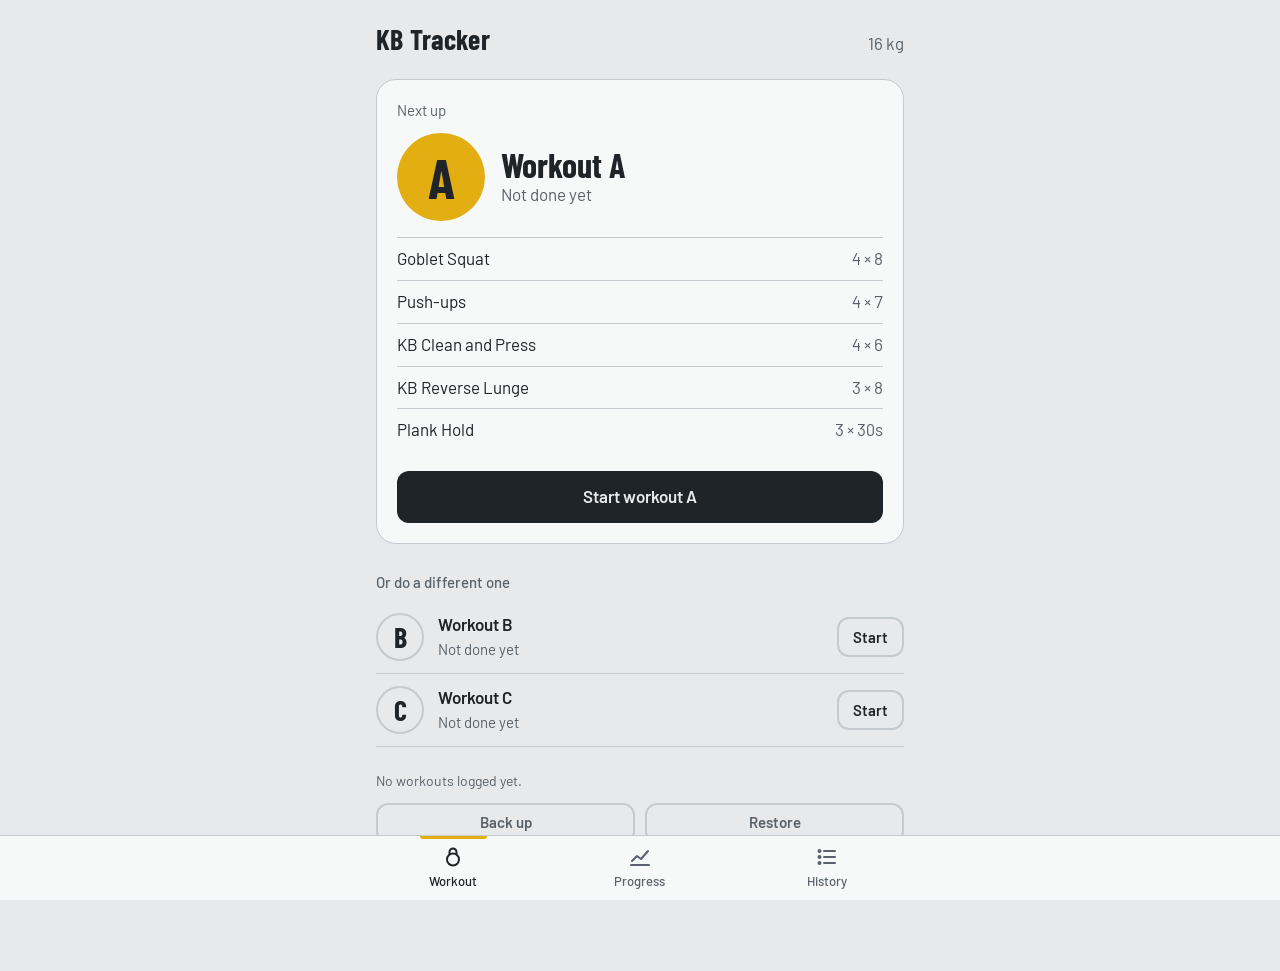
==== commit aa5fdb1d: "Slice 4" ====
--- a/index.html
+++ b/index.html
@@ -141,7 +141,8 @@
   touch-action: manipulation; user-select: none; -webkit-user-select: none; -webkit-touch-callout: none;
   transition: background-color 120ms ease, border-color 120ms ease;
 }
-.chip small { font-size: 15px; margin-left: 1px; }
+.chip { white-space: nowrap; letter-spacing: -0.01em; }
+.chip small { font-size: 13px; margin-left: 1px; }
 .chip.done { background: var(--bell); border-color: var(--bell); color: var(--on-bell); }
 .chip.extra { border-style: dashed; }
 .chip.extra.done { border-style: solid; box-shadow: inset 0 0 0 3px var(--on-bell); }
@@ -233,6 +234,73 @@
 .ring.passed .ring-label { color: var(--up); font-weight: 600; }
 .timer-actions { width: 100%; max-width: 480px; display: grid; gap: 10px; }
 .btn.huge { min-height: 88px; font-size: 22px; border-radius: 18px; }
+
+/* ---------- Bottom navigation ---------- */
+.tabbar {
+  position: fixed; left: 0; right: 0; bottom: 0; z-index: 5;
+  background: var(--surface); border-top: 1px solid var(--line);
+  padding-bottom: env(safe-area-inset-bottom, 0px);
+}
+.tabbar-inner { max-width: 560px; margin: 0 auto; display: grid; grid-template-columns: repeat(3, 1fr); }
+.tab {
+  position: relative; display: flex; flex-direction: column; align-items: center; gap: 3px;
+  padding: 9px 0 10px; color: var(--muted); text-decoration: none; font-size: 13px; font-weight: 500;
+}
+.tab svg { width: 24px; height: 24px; }
+.tab[aria-current="page"] { color: var(--ink); }
+.tab[aria-current="page"]::before {
+  content: ""; position: absolute; top: 0; left: 32%; right: 32%; height: 3px;
+  border-radius: 0 0 3px 3px; background: var(--bell);
+}
+.page-title { font-family: var(--display); font-weight: 700; font-size: 34px; margin: 4px 0 6px; }
+.page-intro { color: var(--muted); font-size: 15px; margin-bottom: 8px; }
+.empty { color: var(--muted); padding: 28px 0; }
+
+/* ---------- Progress ---------- */
+.headline { font-size: 19px; font-weight: 500; margin: 14px 0 0; }
+.headline strong { font-weight: 700; }
+.score.stats strong { font-size: 38px; }
+.score.stats strong small { font-size: 18px; font-weight: 600; margin-left: 2px; }
+.prog-group { margin-top: 26px; }
+.prog-group h2 { display: flex; align-items: center; gap: 10px; font-size: 18px; margin-bottom: 2px; }
+.prog-group h2 .disc { width: 32px; height: 32px; font-size: 20px; }
+.trend { border-bottom: 1px solid var(--line); }
+.trend-row {
+  width: 100%; display: grid; grid-template-columns: 1fr auto auto; align-items: center; gap: 12px;
+  padding: 12px 0; background: none; border: 0; text-align: left; cursor: pointer;
+}
+.trend-row .name { font-weight: 500; }
+.trend-row .name small { display: block; font-size: 14px; font-weight: 400; color: var(--muted); }
+.spark { display: block; width: 84px; height: 30px; }
+.spark polyline { fill: none; stroke: var(--ink); stroke-width: 2; stroke-linejoin: round; stroke-linecap: round; }
+.spark circle { fill: var(--bell); stroke: var(--ink); stroke-width: 1.5; }
+.change { font-family: var(--display); font-weight: 600; font-size: 20px; min-width: 58px; text-align: right; font-variant-numeric: tabular-nums; }
+.change.up { color: var(--up); }
+.change.down { color: var(--down); }
+.change.flat { color: var(--muted); }
+.trend-detail { padding: 0 0 16px; }
+.chart { display: block; width: 100%; height: auto; }
+.chart .grid { stroke: var(--line); stroke-width: 1; }
+.chart text { fill: var(--muted); font-size: 10px; font-family: var(--body); }
+.chart polyline { fill: none; stroke: var(--ink); stroke-width: 2; stroke-linejoin: round; }
+.chart circle { fill: var(--bell); stroke: var(--ink); stroke-width: 1.5; }
+.chart circle.plan { fill: var(--bg); }
+.entries { list-style: none; margin: 8px 0 0; padding: 0; font-size: 15px; }
+.entries li { display: flex; justify-content: space-between; gap: 12px; padding: 6px 0; color: var(--muted); }
+.entries li strong { color: var(--ink); font-weight: 600; font-variant-numeric: tabular-nums; white-space: nowrap; }
+
+/* ---------- History ---------- */
+.month { font-size: 15px; font-weight: 500; color: var(--muted); margin: 22px 0 2px; }
+.hist-row { display: flex; align-items: center; gap: 14px; padding: 12px 0; border-bottom: 1px solid var(--line); color: inherit; text-decoration: none; }
+.hist-row .text { flex: 1; min-width: 0; }
+.hist-row strong { display: block; font-weight: 600; }
+.hist-row span { font-size: 15px; color: var(--muted); }
+.visually-hidden { position: absolute; width: 1px; height: 1px; overflow: hidden; clip: rect(0 0 0 0); white-space: nowrap; }
+.hist-row .chev { font-size: 24px; line-height: 1; }
+.date-input {
+  font: inherit; font-size: 15px; color: var(--ink); background: var(--chip);
+  border: 2px solid var(--line); border-radius: 10px; padding: 4px 10px; min-height: 40px; margin-top: 4px;
+}
 
 /* ---------- Misc ---------- */
 .warning { background: var(--danger); color: #fff; border-radius: 12px; padding: 12px 14px; margin-bottom: 16px; font-size: 15px; }
@@ -349,7 +417,7 @@
   return main + (ex.note ? `. ${ex.note}` : "");
 }
 function chipHTML(ex, value) {
-  return ex.unit === "sec" ? `${value}<small>s</small>` : `${value}`;
+  return ex.unit === "sec" ? `<span>${value}<small>s</small></span>` : `${value}`;
 }
 function nextWorkout() {
   const last = state.history[state.history.length - 1];
@@ -480,6 +548,44 @@
 }
 
 /* =========================================================
+   PAGES AND NAVIGATION
+   #progress, #history and #edit-<id> are separate pages, so the
+   Android back button moves between them naturally.
+   ========================================================= */
+const ICON_KB = `<svg viewBox="0 0 24 24" fill="none" stroke="currentColor" stroke-width="2" aria-hidden="true"><path d="M8.5 9.5V7a3.5 3.5 0 0 1 7 0v2.5"/><circle cx="12" cy="14.5" r="6"/></svg>`;
+const ICON_CHART = `<svg viewBox="0 0 24 24" fill="none" stroke="currentColor" stroke-width="2" stroke-linecap="round" stroke-linejoin="round" aria-hidden="true"><path d="M3 20h18"/><path d="M4 16l5-5 4 3 7-8"/></svg>`;
+const ICON_LIST = `<svg viewBox="0 0 24 24" fill="none" stroke="currentColor" stroke-width="2" stroke-linecap="round" aria-hidden="true"><path d="M9 6h11M9 12h11M9 18h11"/><circle cx="4.5" cy="6" r="1"/><circle cx="4.5" cy="12" r="1"/><circle cx="4.5" cy="18" r="1"/></svg>`;
+
+function route() {
+  const h = location.hash.replace(/^#/, "");
+  if (h.startsWith("edit-")) return { view: "edit", id: h.slice(5) };
+  if (h === "progress" || h === "history") return { view: h };
+  return { view: "home" };
+}
+function navHTML(currentPage) {
+  const tabs = [["", "Workout", ICON_KB], ["progress", "Progress", ICON_CHART], ["history", "History", ICON_LIST]];
+  return `<nav class="tabbar" aria-label="Pages"><div class="tabbar-inner">
+    ${tabs.map(([h, label, icon]) => `<a class="tab" href="#${h}"${h === currentPage ? ' aria-current="page"' : ""}>${icon}<span>${label}</span></a>`).join("")}
+  </div></nav>`;
+}
+
+/* The session being shown with set circles: today's workout, or a past one being edited. */
+let draft = null;          // working copy of a past workout; only saved on "Save changes"
+let openedFromList = false;
+function current() { return state.active || draft; }
+function persist() { if (state.active) save(); else if (draft) draft.dirty = true; }
+
+function shortDate(iso) { return new Date(iso).toLocaleDateString(undefined, { day: "numeric", month: "short" }); }
+function longDate(iso) {
+  return new Date(iso).toLocaleDateString(undefined, { weekday: "short", day: "numeric", month: "short" }) + ", " + timeText(iso);
+}
+function dateInputValue(iso) {
+  const d = new Date(iso);
+  return `${d.getFullYear()}-${String(d.getMonth() + 1).padStart(2, "0")}-${String(d.getDate()).padStart(2, "0")}`;
+}
+function durationMins(s) { return Math.max(1, Math.round((new Date(s.finishedAt) - new Date(s.startedAt)) / 60000)); }
+
+/* =========================================================
    RENDER
    ========================================================= */
 const app = document.getElementById("app");
@@ -494,10 +600,25 @@
 
 function render() {
   keepAwake(!!state.active);
-  if (state.active) renderSession();
-  else if (summaryIdx !== null && state.history[summaryIdx]) renderSummary();
+  if (state.active) { draft = null; renderSession(state.active, "active"); return; }
+  if (summaryIdx !== null && state.history[summaryIdx]) { renderSummary(); return; }
+  const r = route();
+  if (r.view === "edit") {
+    if (!draft || draft.id !== r.id) {
+      const src = state.history.find(x => x.id === r.id);
+      draft = src ? JSON.parse(JSON.stringify(src)) : null;
+      if (draft) draft.dirty = false;
+    }
+    if (draft) { renderSession(draft, "edit"); return; }
+    location.replace("#history");
+    return;
+  }
+  draft = null;
+  if (r.view === "progress") renderProgress();
+  else if (r.view === "history") renderHistory();
   else renderHome();
 }
+window.addEventListener("hashchange", () => { window.scrollTo(0, 0); render(); });
 
 function renderSummary() {
   const s = state.history[summaryIdx];
@@ -590,16 +711,18 @@
         <button class="btn ghost small" data-action="restore">Restore</button>
       </div>
     </section>
+    ${navHTML("")}
   `;
 }
 
-function renderSession() {
-  const s = state.active;
+function renderSession(s, mode) {
+  const editing = mode === "edit";
+  const beforeIdx = editing ? state.history.findIndex(x => x.id === s.id) : state.history.length;
   let done = 0, total = 0;
 
   const items = s.exercises.map((se, ei) => {
     const ex = exDef(s.workout, se.exId);
-    const cmp = compareExercise(ex, se, s.workout, state.history.length, false);
+    const cmp = compareExercise(ex, se, s.workout, beforeIdx, editing);
     const perSide = isPerSide(ex, se.variant);
     const d = se.sets.filter(x => x.done).length;
     done += d; total += se.sets.length;
@@ -625,7 +748,7 @@
         </div>` : ""}
         <div class="chips">
           ${chips}
-          ${ex.unit === "sec" ? `<button class="chip timer" data-action="timer" data-ei="${ei}" aria-label="Time the next set of ${ex.name}">${STOPWATCH_ICON}</button>` : ""}
+          ${ex.unit === "sec" && !editing ? `<button class="chip timer" data-action="timer" data-ei="${ei}" aria-label="Time the next set of ${ex.name}">${STOPWATCH_ICON}</button>` : ""}
           <button class="chip add" data-action="add" data-ei="${ei}" aria-label="Add a set of ${ex.name}">+</button>
         </div>
       </li>`;
@@ -633,8 +756,16 @@
 
   const pct = total ? Math.round((done / total) * 100) : 0;
 
-  app.innerHTML = `
-    ${warningHTML()}
+  const header = editing ? `
+    <header class="session-head">
+      <span class="disc" aria-hidden="true">${s.workout}</span>
+      <div class="text">
+        <h1>Workout ${s.workout}</h1>
+        <label class="muted">Editing, date <input type="date" class="date-input" id="edit-date" value="${dateInputValue(s.finishedAt)}" max="${dateInputValue(new Date().toISOString())}"></label>
+      </div>
+      <button class="btn ghost small danger" data-action="delete">Delete</button>
+    </header>
+    <p class="hint">Tap a set to mark it done or not done. Hold a set to change the number.</p>` : `
     <header class="session-head">
       <span class="disc" aria-hidden="true">${s.workout}</span>
       <div class="text">
@@ -646,15 +777,19 @@
     <div class="progress" role="progressbar" aria-valuemin="0" aria-valuemax="${total}" aria-valuenow="${done}" aria-label="Sets done">
       <div style="width:${pct}%"></div>
     </div>
-    <p class="hint">Tap a set when you’ve done it. Hold a set to change the number. Use the stopwatch to time holds.</p>
+    <p class="hint">Tap a set when you’ve done it. Hold a set to change the number. Use the stopwatch to time holds.</p>`;
+
+  const footer = editing ? `
+        <button class="btn ghost" data-action="cancel-edit">Cancel</button>
+        <button class="btn primary" data-action="save-edit">Save changes</button>` : `
+        <span class="count">${done} of ${total} sets</span>
+        <button class="btn primary" data-action="finish">Finish workout</button>`;
+
+  app.innerHTML = `
+    ${warningHTML()}
+    ${header}
     <ul class="exercises">${items}</ul>
-
-    <div class="finish-bar">
-      <div class="finish-inner">
-        <span class="count">${done} of ${total} sets</span>
-        <button class="btn primary" data-action="finish">Finish workout</button>
-      </div>
-    </div>
+    <div class="finish-bar"><div class="finish-inner">${footer}</div></div>
   `;
 
   if (popTarget) {
@@ -662,6 +797,180 @@
     if (el) el.classList.add("pop");
     popTarget = null;
   }
+}
+
+/* =========================================================
+   PROGRESS PAGE
+   One trend per exercise (and per option, for row and bridge):
+   total reps or seconds per workout, starting from the plan.
+   ========================================================= */
+let expanded = null;
+
+function seriesFor(w, ex, variant) {
+  const pts = [];
+  if (!ex.variants || variant === ex.defaultVariant) {
+    pts.push({ plan: true, total: ex.sets * ex.target, sets: Array(ex.sets).fill(ex.target) });
+  }
+  state.history.forEach(s => {
+    if (s.workout !== w) return;
+    const se = s.exercises.find(e => e.exId === ex.id);
+    if (!se || (se.variant || null) !== (variant || null)) return;
+    const vals = se.sets.filter(st => st.done).map(st => st.value);
+    if (!vals.length) return;
+    pts.push({ date: s.finishedAt, total: vals.reduce((a, b) => a + b, 0), sets: vals });
+  });
+  return pts;
+}
+
+function changeInfo(pts) {
+  const real = pts.filter(p => !p.plan);
+  if (!real.length) return { text: "–", cls: "flat", label: "Not done yet" };
+  if (pts.length < 2) return { text: "New", cls: "flat", label: "Only one workout so far" };
+  const first = pts[0].total, last = pts[pts.length - 1].total;
+  const pct = Math.round(((last - first) / first) * 100);
+  if (pct > 0) return { text: `+${pct}%`, cls: "up", label: `Up ${pct}% since ${pts[0].plan ? "your starting plan" : "your first workout"}` };
+  if (pct < 0) return { text: `−${-pct}%`, cls: "down", label: `Down ${-pct}% since ${pts[0].plan ? "your starting plan" : "your first workout"}` };
+  return { text: "0%", cls: "flat", label: "No change yet" };
+}
+
+function sparkSVG(pts) {
+  if (pts.length < 2) return `<svg class="spark" aria-hidden="true"></svg>`;
+  const W = 84, H = 30, m = 4;
+  const vals = pts.map(p => p.total), lo = Math.min(...vals), hi = Math.max(...vals), span = hi - lo || 1;
+  const xy = vals.map((v, i) => [m + (i * (W - 2 * m)) / (vals.length - 1), H - m - ((v - lo) / span) * (H - 2 * m)]);
+  const [lx, ly] = xy[xy.length - 1];
+  return `<svg class="spark" viewBox="0 0 ${W} ${H}" aria-hidden="true">
+    <polyline points="${xy.map(p => p.join(",")).join(" ")}"/><circle cx="${lx}" cy="${ly}" r="3"/></svg>`;
+}
+
+function chartSVG(pts, ex) {
+  const W = 320, H = 160, L = 34, R = 10, T = 12, B = 24;
+  const vals = pts.map(p => p.total);
+  let lo = Math.min(...vals), hi = Math.max(...vals);
+  const padding = Math.max(1, Math.round((hi - lo) * 0.15)) || Math.max(1, Math.round(hi * 0.1));
+  lo = Math.max(0, lo - padding); hi = hi + padding;
+  const y = v => T + (1 - (v - lo) / (hi - lo)) * (H - T - B);
+  const x = i => pts.length === 1 ? (L + W - R) / 2 : L + (i * (W - L - R)) / (pts.length - 1);
+  const u = unitShort(ex);
+  const ticks = [lo, Math.round((lo + hi) / 2), hi];
+  const lbl = p => p.plan ? "Plan" : shortDate(p.date);
+  return `<svg class="chart" viewBox="0 0 ${W} ${H}" role="img" aria-label="Total ${unitWord(ex)} per workout, from ${vals[0]} to ${vals[vals.length - 1]}">
+    ${ticks.map(t => `<line class="grid" x1="${L}" x2="${W - R}" y1="${y(t)}" y2="${y(t)}"/><text x="${L - 6}" y="${y(t) + 3}" text-anchor="end">${t}${u}</text>`).join("")}
+    <polyline points="${pts.map((p, i) => `${x(i)},${y(p.total)}`).join(" ")}"/>
+    ${pts.map((p, i) => `<circle class="${p.plan ? "plan" : ""}" cx="${x(i)}" cy="${y(p.total)}" r="4"/>`).join("")}
+    <text x="${x(0)}" y="${H - 6}" text-anchor="${pts.length === 1 ? "middle" : "start"}">${lbl(pts[0])}</text>
+    ${pts.length > 1 ? `<text x="${x(pts.length - 1)}" y="${H - 6}" text-anchor="end">${lbl(pts[pts.length - 1])}</text>` : ""}
+  </svg>`;
+}
+
+function renderProgress() {
+  const n = state.history.length;
+  if (!n) {
+    app.innerHTML = `${warningHTML()}<h1 class="page-title">Progress</h1>
+      <p class="empty">Finish a workout and your progress shows up here.</p>${navHTML("progress")}`;
+    return;
+  }
+
+  // Headline: average change against the starting plan, across exercises done with their usual option.
+  const ratios = [];
+  ORDER.forEach(w => ROUTINE[w].exercises.forEach(ex => {
+    const pts = seriesFor(w, ex, ex.variants ? ex.defaultVariant : null);
+    if (pts.length > 1) ratios.push(pts[pts.length - 1].total / pts[0].total);
+  }));
+  const overall = ratios.length ? Math.round((ratios.reduce((a, b) => a + b, 0) / ratios.length - 1) * 100) : null;
+  let headline = "";
+  if (overall !== null) {
+    headline = overall > 0 ? `Across your exercises, you’re doing <strong>${overall}% more</strong> than your starting plan.`
+             : overall < 0 ? `Across your exercises, you’re <strong>${-overall}% below</strong> your starting plan.`
+             : "Across your exercises, you’re level with your starting plan.";
+  }
+  const monthAgo = Date.now() - 30 * 864e5;
+  const last30 = state.history.filter(s => new Date(s.finishedAt) >= monthAgo).length;
+  const recent = state.history.slice(-5);
+  const avgMins = Math.round(recent.reduce((a, s) => a + durationMins(s), 0) / recent.length);
+
+  const groups = ORDER.map(w => {
+    const rows = [];
+    ROUTINE[w].exercises.forEach(ex => {
+      const variants = ex.variants ? ex.variants.map(v => v.id) : [null];
+      variants.forEach(v => {
+        const pts = seriesFor(w, ex, v);
+        const real = pts.filter(p => !p.plan);
+        if (ex.variants && v !== ex.defaultVariant && !real.length) return;
+        const key = `${w}:${ex.id}:${v}`;
+        const ch = changeInfo(pts);
+        const last = pts[pts.length - 1];
+        const vl = variantLabel(ex, v);
+        const sub = real.length ? `Latest ${last.total} ${unitWord(ex)} in total` : "Not done yet";
+        const open = expanded === key;
+        rows.push(`
+          <li class="trend">
+            <button class="trend-row" data-action="expand" data-key="${key}" aria-expanded="${open}">
+              <span class="name">${ex.name}<small>${vl ? `${vl}. ` : ""}${sub}</small></span>
+              ${sparkSVG(pts)}
+              <span class="change ${ch.cls}" aria-label="${ch.label}">${ch.text}</span>
+            </button>
+            ${open ? `
+            <div class="trend-detail">
+              ${chartSVG(pts, ex)}
+              <ul class="entries">
+                ${pts.slice(-6).reverse().map(p => `
+                  <li><span>${p.plan ? "Starting plan" : shortDate(p.date)}: ${p.sets.join(", ")}</span><strong>${p.total}${unitShort(ex) || " reps"}</strong></li>`).join("")}
+              </ul>
+            </div>` : ""}
+          </li>`);
+      });
+    });
+    return `
+      <section class="prog-group">
+        <h2><span class="disc" aria-hidden="true">${w}</span>Workout ${w}</h2>
+        <ul class="exercises">${rows.join("")}</ul>
+      </section>`;
+  }).join("");
+
+  app.innerHTML = `
+    ${warningHTML()}
+    <h1 class="page-title">Progress</h1>
+    ${headline ? `<p class="headline">${headline}</p>` : ""}
+    <div class="score stats">
+      <div><strong>${n}</strong><span>Workouts</span></div>
+      <div><strong>${last30}</strong><span>Past month</span></div>
+      <div><strong>${avgMins}<small>min</small></strong><span>Avg time</span></div>
+    </div>
+    <p class="page-intro">Each line is your total reps or seconds per workout, starting from your plan. Tap one for details.</p>
+    ${groups}
+    ${navHTML("progress")}
+  `;
+}
+
+/* =========================================================
+   HISTORY PAGE
+   ========================================================= */
+function renderHistory() {
+  const items = state.history.map((s, i) => ({ s, i })).reverse();
+  let body;
+  if (!items.length) {
+    body = `<p class="empty">No workouts yet. Finish one and it shows up here.</p>`;
+  } else {
+    let month = null;
+    body = `<p class="page-intro">Tap a workout to change or delete it.</p>` + items.map(({ s, i }) => {
+      const m = new Date(s.finishedAt).toLocaleDateString(undefined, { month: "long", year: "numeric" });
+      const heading = m !== month ? `<h2 class="month">${m}</h2>` : "";
+      month = m;
+      const r = summarise(s, i);
+      const compared = r.beat + r.matched + r.below;
+      return `${heading}
+        <a class="hist-row" href="#edit-${s.id}">
+          <span class="disc outline" aria-hidden="true">${s.workout}</span>
+          <div class="text">
+            <strong><span class="visually-hidden">Workout ${s.workout}, </span>${new Date(s.finishedAt).toLocaleDateString(undefined, { weekday: "short", day: "numeric", month: "short" })}</strong>
+            <span>${timeText(s.finishedAt)}, ${durationMins(s)} min${compared ? `, beat ${r.beat} of ${compared}` : ""}</span>
+          </div>
+          <span class="chev muted" aria-hidden="true">›</span>
+        </a>`;
+    }).join("");
+  }
+  app.innerHTML = `${warningHTML()}<h1 class="page-title">History</h1>${body}${navHTML("history")}`;
 }
 
 /* =========================================================
@@ -675,21 +984,21 @@
 }
 
 function toggleSet(ei, si) {
-  const st = state.active.exercises[ei].sets[si];
+  const st = current().exercises[ei].sets[si];
   st.done = !st.done;
   if (st.done && navigator.vibrate) navigator.vibrate(12);
-  save();
+  persist();
   popTarget = [ei, si];
   render();
 }
 
 function addSet(ei) {
-  const se = state.active.exercises[ei];
-  const ex = exDef(state.active.workout, se.exId);
+  const se = current().exercises[ei];
+  const ex = exDef(current().workout, se.exId);
   const last = se.sets[se.sets.length - 1];
   se.sets.push({ value: last ? last.value : ex.target, done: true, extra: true });
   if (navigator.vibrate) navigator.vibrate(12);
-  save();
+  persist();
   popTarget = [ei, se.sets.length - 1];
   render();
 }
@@ -697,14 +1006,59 @@
 /* Switching variant re-loads last time's numbers for that variant,
    unless sets have already been logged, in which case they're kept. */
 function setVariant(ei, v) {
-  const se = state.active.exercises[ei];
+  const se = current().exercises[ei];
   if (se.variant === v) return;
-  const ex = exDef(state.active.workout, se.exId);
+  const ex = exDef(current().workout, se.exId);
   se.variant = v;
-  if (!se.sets.some(st => st.done)) se.sets = prefillSets(ex, state.active.workout, v, state.history.length);
+  // In today's workout, load last time's numbers for that option. When editing a past one, keep what was logged.
+  if (state.active && !se.sets.some(st => st.done)) se.sets = prefillSets(ex, state.active.workout, v, state.history.length);
+  persist();
+  render();
+}
+
+/* ---------- Editing a past workout ---------- */
+function leaveEdit() {
+  draft = null;
+  if (openedFromList) { openedFromList = false; history.back(); }
+  else location.replace("#history");
+}
+function saveEdit() {
+  const s = draft;
+  if (!s.exercises.some(se => se.sets.some(st => st.done))) {
+    if (confirm("No sets are marked done. Delete this workout instead?")) deleteWorkout(true);
+    return;
+  }
+  delete s.dirty;
+  s.updatedAt = new Date().toISOString();
+  const i = state.history.findIndex(x => x.id === s.id);
+  if (i < 0) return;
+  state.history[i] = s;
+  state.history.sort((a, b) => a.finishedAt.localeCompare(b.finishedAt));
   save();
-  render();
-}
+  leaveEdit();
+  toast("Changes saved");
+}
+function cancelEdit() {
+  if (draft && draft.dirty && !confirm("Discard your changes to this workout?")) return;
+  leaveEdit();
+}
+function deleteWorkout(skipConfirm) {
+  const s = draft;
+  if (!skipConfirm && !confirm(`Delete workout ${s.workout} from ${longDate(s.finishedAt)}? You can only get it back by restoring a backup that includes it.`)) return;
+  state.history = state.history.filter(x => x.id !== s.id);
+  save();
+  leaveEdit();
+  toast("Workout deleted");
+}
+app.addEventListener("change", e => {
+  if (e.target.id !== "edit-date" || !draft || !e.target.value) return;
+  const [y, m, d] = e.target.value.split("-").map(Number);
+  const fin = new Date(draft.finishedAt), dur = fin - new Date(draft.startedAt);
+  fin.setFullYear(y, m - 1, d);
+  draft.finishedAt = fin.toISOString();
+  draft.startedAt = new Date(fin - dur).toISOString();
+  draft.dirty = true;
+});
 
 function finish() {
   const s = state.active;
@@ -762,6 +1116,7 @@
 app.addEventListener("contextmenu", e => { if (e.target.closest(".chip")) e.preventDefault(); });
 
 app.addEventListener("click", e => {
+  if (e.target.closest("a.hist-row")) openedFromList = true;
   const chip = e.target.closest(".chip[data-si]");
   if (chip) {
     if (suppressClick) { suppressClick = false; return; }
@@ -776,7 +1131,11 @@
   else if (a === "finish") finish();
   else if (a === "discard") discard();
   else if (a === "variant") setVariant(+btn.dataset.ei, btn.dataset.v);
-  else if (a === "close-summary") { summaryIdx = null; window.scrollTo(0, 0); render(); }
+  else if (a === "close-summary") { summaryIdx = null; window.scrollTo(0, 0); if (location.hash) location.hash = ""; else render(); }
+  else if (a === "save-edit") saveEdit();
+  else if (a === "cancel-edit") cancelEdit();
+  else if (a === "delete") deleteWorkout(false);
+  else if (a === "expand") { expanded = expanded === btn.dataset.key ? null : btn.dataset.key; render(); }
   else if (a === "timer") openTimer(+btn.dataset.ei);
   else if (a === "backup") exportBackup();
   else if (a === "restore") document.getElementById("restore-input").click();
@@ -789,8 +1148,8 @@
 let editing = null;
 
 function openEditor(ei, si) {
-  const se = state.active.exercises[ei];
-  const ex = exDef(state.active.workout, se.exId);
+  const se = current().exercises[ei];
+  const ex = exDef(current().workout, se.exId);
   const st = se.sets[si];
   editing = { ei, si, value: st.value, ex, step: ex.unit === "sec" ? 5 : 1, min: ex.unit === "sec" ? 5 : 1 };
   const perSide = isPerSide(ex, se.variant);
@@ -832,13 +1191,13 @@
   }
   const act = e.target.closest("[data-sheet]");
   if (!act) return;
-  const sets = state.active.exercises[editing.ei].sets;
+  const sets = current().exercises[editing.ei].sets;
   const st = sets[editing.si];
   const kind = act.dataset.sheet;
   if (kind === "save") { st.value = editing.value; st.done = true; popTarget = [editing.ei, editing.si]; }
   else if (kind === "undone") { st.done = false; }
   else if (kind === "remove") { sets.splice(editing.si, 1); }
-  if (kind !== "cancel") save();
+  if (kind !== "cancel") persist();
   sheet.close();
 });
 
@@ -1011,11 +1370,11 @@
    workouts not already on this phone; it never deletes.
    ========================================================= */
 function unbackedCount() {
-  return state.history.length - (state.backedUpCount || 0);
+  if (!state.lastBackupAt) return state.history.length;
+  return state.history.filter(s => (s.updatedAt || s.finishedAt) > state.lastBackupAt).length;
 }
 function markBackedUp() {
   state.lastBackupAt = new Date().toISOString();
-  state.backedUpCount = state.history.length;
   save();
   render();
   toast("Backup saved");
@@ -1066,7 +1425,6 @@
   const keep = state.history.length;
   if (!confirm(`Add ${incoming.length} workout${incoming.length === 1 ? "" : "s"} from this backup? ${keep ? `Your ${keep} existing workout${keep === 1 ? "" : "s"} stay as they are.` : ""}`)) return;
   state.history = state.history.concat(incoming).sort((a, b) => a.finishedAt.localeCompare(b.finishedAt));
-  state.backedUpCount = state.history.length;
   if (!state.lastBackupAt || (data.exportedAt && data.exportedAt > state.lastBackupAt)) state.lastBackupAt = data.exportedAt || new Date().toISOString();
   save();
   render();
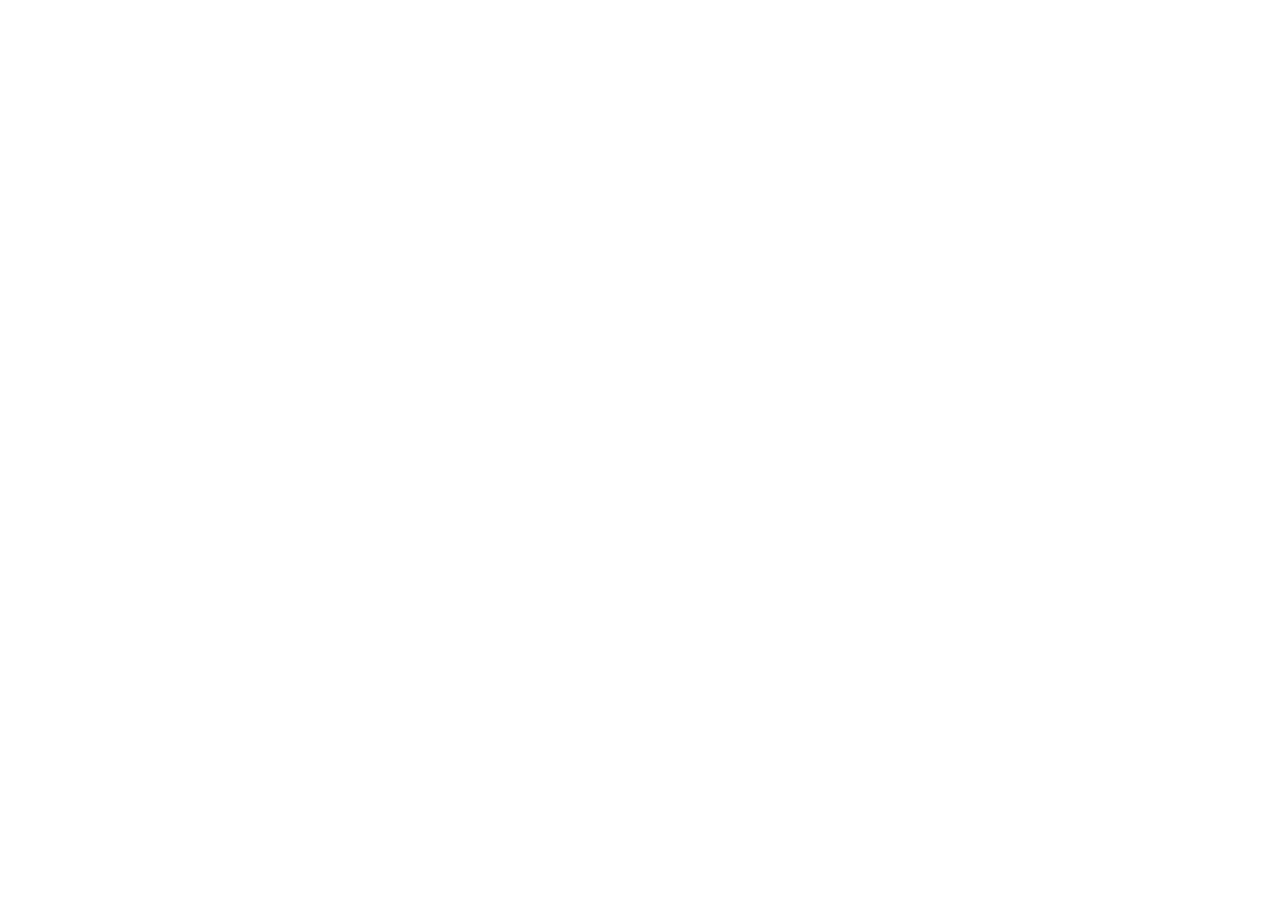
==== commit 97c9cb7c: "Update index for Hugh.html" ====
--- a/index.html
+++ b/index.html
@@ -12,310 +12,7 @@
 <link rel="preconnect" href="https://fonts.googleapis.com">
 <link rel="preconnect" href="https://fonts.gstatic.com" crossorigin>
 <link href="https://fonts.googleapis.com/css2?family=Barlow+Condensed:wght@600;700&family=Barlow:wght@400;500;600&display=swap" rel="stylesheet">
-<style>
-/* ---------- Tokens ---------- */
-:root {
-  --bg: #E7E9EA;        /* chalk */
-  --surface: #F7F8F8;
-  --ink: #1F2428;       /* cast iron */
-  --muted: #59626A;
-  --line: #C4CACE;
-  --chip: #FFFFFF;
-  --bell: #E2AE12;      /* 16 kg competition-bell yellow */
-  --on-bell: #1F2428;
-  --danger: #A23B2A;
-  --up: #2E7A47;        /* beat last time */
-  --down: #B04E17;      /* fell short */
-  --display: "Barlow Condensed", "Roboto Condensed", "Arial Narrow", sans-serif;
-  --body: "Barlow", system-ui, -apple-system, "Segoe UI", Roboto, sans-serif;
-  color-scheme: light;
-  box-sizing: border-box;
-  padding-top: env(safe-area-inset-top, 0px);
-  padding-bottom: env(safe-area-inset-bottom, 0px);
-}
-@media (prefers-color-scheme: dark) {
-  :root:not([data-theme="light"]) {
-    --bg: #16191C;
-    --surface: #1F2428;
-    --ink: #E9EBEC;
-    --muted: #9BA4AB;
-    --line: #353C42;
-    --chip: #272D32;
-    --bell: #F0C02E;
-    --on-bell: #16191C;
-    --danger: #E07A63;
-    --up: #5CC184;
-    --down: #E8874E;
-    color-scheme: dark;
-  }
-}
-
-/* ---------- Base ---------- */
-*, *::before, *::after { box-sizing: inherit; }
-html, body { margin: 0; }
-body {
-  background: var(--bg);
-  color: var(--ink);
-  font-family: var(--body);
-  font-size: 17px;
-  line-height: 1.4;
-  -webkit-tap-highlight-color: transparent;
-}
-main { max-width: 560px; margin: 0 auto; padding: 16px 16px 128px; }
-h1, h2, h3 { margin: 0; font-weight: 600; }
-p { margin: 0; }
-.muted { color: var(--muted); }
-button { font: inherit; color: inherit; }
-:focus-visible { outline: 3px solid var(--bell); outline-offset: 2px; }
-
-/* ---------- Buttons ---------- */
-.btn {
-  display: inline-flex; align-items: center; justify-content: center;
-  min-height: 52px; padding: 0 20px;
-  border-radius: 12px; border: 2px solid transparent;
-  font-weight: 600; font-size: 17px; cursor: pointer;
-  touch-action: manipulation;
-}
-.btn.primary { background: var(--ink); color: var(--bg); width: 100%; }
-.btn.ghost { background: transparent; border-color: var(--line); }
-.btn.small { min-height: 40px; padding: 0 14px; font-size: 15px; }
-.btn.danger { color: var(--danger); }
-
-/* ---------- Workout letter disc (the memorable element) ---------- */
-.disc {
-  flex: none;
-  display: grid; place-items: center;
-  width: 56px; height: 56px; border-radius: 50%;
-  background: var(--bell); color: var(--on-bell);
-  font-family: var(--display); font-weight: 700; font-size: 34px; line-height: 1;
-}
-.disc.big { width: 88px; height: 88px; font-size: 56px; }
-.disc.outline { background: transparent; color: var(--ink); border: 2px solid var(--line); width: 48px; height: 48px; font-size: 28px; }
-
-/* ---------- Home ---------- */
-.top { display: flex; align-items: baseline; justify-content: space-between; margin: 4px 0 20px; }
-.brand { font-family: var(--display); font-weight: 700; font-size: 28px; letter-spacing: 0.01em; }
-
-.next { background: var(--surface); border: 1px solid var(--line); border-radius: 20px; padding: 20px; }
-.next-label { color: var(--muted); font-size: 15px; margin-bottom: 12px; }
-.next-head { display: flex; gap: 16px; align-items: center; margin-bottom: 16px; }
-.next-head h2 { font-family: var(--display); font-weight: 700; font-size: 34px; line-height: 1.05; }
-.ex-list { list-style: none; margin: 0 0 20px; padding: 0; }
-.ex-list li { display: flex; justify-content: space-between; gap: 12px; padding: 9px 0; border-top: 1px solid var(--line); }
-.ex-list li span:last-child { color: var(--muted); white-space: nowrap; font-variant-numeric: tabular-nums; }
-
-.others { margin-top: 28px; }
-.others h3 { font-size: 15px; font-weight: 500; color: var(--muted); margin-bottom: 8px; }
-.other-row { display: flex; align-items: center; gap: 14px; padding: 12px 0; border-bottom: 1px solid var(--line); }
-.other-row .text { flex: 1; min-width: 0; }
-.other-row .text strong { display: block; font-weight: 600; }
-.other-row .text span { font-size: 15px; color: var(--muted); }
-.footnote { margin-top: 24px; font-size: 14px; color: var(--muted); }
-.footnote strong { color: var(--ink); font-weight: 600; }
-.backup-row { display: flex; gap: 10px; margin-top: 12px; }
-.backup-row .btn { flex: 1; }
-
-/* ---------- Session ---------- */
-.session-head { display: flex; align-items: center; gap: 14px; margin: 4px 0 14px; }
-.session-head .text { flex: 1; min-width: 0; }
-.session-head h1 { font-family: var(--display); font-weight: 700; font-size: 30px; line-height: 1.05; }
-.session-head p { font-size: 15px; }
-.progress { height: 6px; background: var(--line); border-radius: 3px; overflow: hidden; }
-.progress > div { height: 100%; background: var(--bell); transition: width 200ms ease; }
-.hint { font-size: 15px; color: var(--muted); margin: 12px 0 4px; }
-
-.exercises { list-style: none; margin: 0; padding: 0; }
-.ex { padding: 18px 0; border-bottom: 1px solid var(--line); }
-.ex-head { display: flex; justify-content: space-between; align-items: baseline; gap: 12px; }
-.ex-head h2 { font-size: 19px; font-weight: 600; }
-.tally { font-family: var(--display); font-weight: 600; font-size: 20px; color: var(--muted); font-variant-numeric: tabular-nums; }
-.tally.complete { color: var(--ink); }
-.meta { font-size: 15px; color: var(--muted); margin: 2px 0 12px; }
-
-.chips { display: flex; flex-wrap: wrap; gap: 8px; }
-.chip {
-  width: 52px; height: 52px; border-radius: 50%;
-  border: 2px solid var(--line); background: var(--chip); color: var(--ink);
-  font-family: var(--display); font-weight: 600; font-size: 24px; line-height: 1;
-  display: grid; place-items: center; cursor: pointer; padding: 0;
-  touch-action: manipulation; user-select: none; -webkit-user-select: none; -webkit-touch-callout: none;
-  transition: background-color 120ms ease, border-color 120ms ease;
-}
-.chip { white-space: nowrap; letter-spacing: -0.01em; }
-.chip small { font-size: 13px; margin-left: 1px; }
-.chip.done { background: var(--bell); border-color: var(--bell); color: var(--on-bell); }
-.chip.extra { border-style: dashed; }
-.chip.extra.done { border-style: solid; box-shadow: inset 0 0 0 3px var(--on-bell); }
-.chip.add { border-style: dashed; color: var(--muted); font-size: 28px; font-weight: 400; background: transparent; }
-.chip.pop { animation: pop 180ms ease-out; }
-@keyframes pop { 0% { transform: scale(0.88); } 100% { transform: scale(1); } }
-
-.finish-bar {
-  position: fixed; left: 0; right: 0; bottom: 0;
-  background: var(--surface); border-top: 1px solid var(--line);
-  padding: 12px 16px calc(12px + env(safe-area-inset-bottom, 0px));
-}
-.finish-inner { max-width: 560px; margin: 0 auto; display: flex; align-items: center; gap: 14px; }
-.finish-inner .count { flex: none; font-size: 15px; color: var(--muted); font-variant-numeric: tabular-nums; }
-.finish-inner .btn { flex: 1; }
-
-/* ---------- Edit sheet ---------- */
-dialog#sheet {
-  border: none; padding: 0; margin: auto auto 0; width: 100%; max-width: 560px;
-  background: var(--surface); color: var(--ink);
-  border-radius: 20px 20px 0 0;
-}
-dialog#sheet::backdrop { background: rgba(10, 12, 14, 0.5); }
-.sheet-body { padding: 22px 20px calc(20px + env(safe-area-inset-bottom, 0px)); }
-.sheet-body h2 { font-size: 20px; }
-.stepper { display: flex; align-items: center; justify-content: center; gap: 24px; margin: 22px 0; }
-.stepper button {
-  width: 68px; height: 68px; border-radius: 50%; border: 2px solid var(--line);
-  background: var(--chip); font-size: 32px; cursor: pointer; touch-action: manipulation;
-}
-.stepper output { font-family: var(--display); font-weight: 700; font-size: 56px; min-width: 2.6ch; text-align: center; font-variant-numeric: tabular-nums; }
-.stepper output small { font-size: 26px; color: var(--muted); }
-.sheet-row { display: flex; flex-wrap: wrap; gap: 10px; margin-top: 10px; }
-.sheet-row .btn { flex: 1; }
-
-/* ---------- Comparison with last time ---------- */
-.cmp { font-family: var(--display); font-weight: 600; font-size: 21px; white-space: nowrap; font-variant-numeric: tabular-nums; }
-.cmp .vs { font-family: var(--body); font-weight: 500; font-size: 15px; color: var(--muted); margin-left: 3px; }
-.cmp.up { color: var(--up); }
-.cmp.down { color: var(--down); }
-.cmp.eq { color: var(--ink); }
-.cmp.prog, .cmp.new { color: var(--muted); }
-
-.variants { display: flex; gap: 8px; margin: -2px 0 12px; }
-.variant-btn {
-  min-height: 38px; padding: 0 14px; border-radius: 999px;
-  border: 2px solid var(--line); background: transparent;
-  font-size: 15px; font-weight: 500; cursor: pointer; touch-action: manipulation;
-}
-.variant-btn[aria-pressed="true"] { background: var(--ink); color: var(--bg); border-color: var(--ink); }
-
-/* ---------- Summary ---------- */
-.score { display: grid; grid-template-columns: repeat(3, 1fr); gap: 10px; margin: 20px 0 8px; }
-.score div { background: var(--surface); border: 1px solid var(--line); border-radius: 16px; padding: 12px 14px; }
-.score strong { display: block; font-family: var(--display); font-weight: 700; font-size: 46px; line-height: 1; }
-.score span { font-size: 15px; color: var(--muted); }
-.score .up strong { color: var(--up); }
-.score .down strong { color: var(--down); }
-.score-note { font-size: 15px; color: var(--muted); margin-bottom: 12px; }
-.results { list-style: none; margin: 0 0 24px; padding: 0; }
-.results li { display: flex; justify-content: space-between; align-items: baseline; gap: 12px; padding: 12px 0; border-bottom: 1px solid var(--line); }
-.results li .name small { display: block; font-size: 14px; color: var(--muted); }
-
-/* ---------- Hold stopwatch ---------- */
-.chip.timer { background: transparent; color: var(--ink); }
-.chip.timer svg { width: 26px; height: 26px; }
-dialog#timer {
-  width: 100%; height: 100%; max-width: none; max-height: none; margin: 0;
-  border: none; padding: 0; background: var(--bg); color: var(--ink);
-}
-dialog#timer::backdrop { background: var(--bg); }
-.timer-body {
-  height: 100%; display: flex; flex-direction: column; align-items: center; justify-content: space-between;
-  padding: calc(28px + env(safe-area-inset-top, 0px)) 20px calc(20px + env(safe-area-inset-bottom, 0px));
-  text-align: center;
-}
-.timer-body h2 { font-size: 22px; }
-.ring { position: relative; width: min(78vw, 320px); aspect-ratio: 1; }
-.ring svg { width: 100%; height: 100%; transform: rotate(-90deg); }
-.ring circle { fill: none; stroke-width: 7; }
-.ring .track { stroke: var(--line); }
-.ring .fill { stroke: var(--bell); stroke-linecap: round; transition: stroke 200ms; }
-.ring.passed .fill { stroke: var(--up); }
-.ring-inner { position: absolute; inset: 0; display: grid; place-content: center; }
-.ring-num { font-family: var(--display); font-weight: 700; font-size: clamp(88px, 30vw, 128px); line-height: 1; font-variant-numeric: tabular-nums; }
-.ring.ready .ring-num { color: var(--muted); }
-.ring.passed .ring-num { color: var(--up); }
-.ring-label { font-size: 17px; color: var(--muted); margin-top: 6px; }
-.ring.passed .ring-label { color: var(--up); font-weight: 600; }
-.timer-actions { width: 100%; max-width: 480px; display: grid; gap: 10px; }
-.btn.huge { min-height: 88px; font-size: 22px; border-radius: 18px; }
-
-/* ---------- Bottom navigation ---------- */
-.tabbar {
-  position: fixed; left: 0; right: 0; bottom: 0; z-index: 5;
-  background: var(--surface); border-top: 1px solid var(--line);
-  padding-bottom: env(safe-area-inset-bottom, 0px);
-}
-.tabbar-inner { max-width: 560px; margin: 0 auto; display: grid; grid-template-columns: repeat(3, 1fr); }
-.tab {
-  position: relative; display: flex; flex-direction: column; align-items: center; gap: 3px;
-  padding: 9px 0 10px; color: var(--muted); text-decoration: none; font-size: 13px; font-weight: 500;
-}
-.tab svg { width: 24px; height: 24px; }
-.tab[aria-current="page"] { color: var(--ink); }
-.tab[aria-current="page"]::before {
-  content: ""; position: absolute; top: 0; left: 32%; right: 32%; height: 3px;
-  border-radius: 0 0 3px 3px; background: var(--bell);
-}
-.page-title { font-family: var(--display); font-weight: 700; font-size: 34px; margin: 4px 0 6px; }
-.page-intro { color: var(--muted); font-size: 15px; margin-bottom: 8px; }
-.empty { color: var(--muted); padding: 28px 0; }
-
-/* ---------- Progress ---------- */
-.headline { font-size: 19px; font-weight: 500; margin: 14px 0 0; }
-.headline strong { font-weight: 700; }
-.score.stats strong { font-size: 38px; }
-.score.stats strong small { font-size: 18px; font-weight: 600; margin-left: 2px; }
-.prog-group { margin-top: 26px; }
-.prog-group h2 { display: flex; align-items: center; gap: 10px; font-size: 18px; margin-bottom: 2px; }
-.prog-group h2 .disc { width: 32px; height: 32px; font-size: 20px; }
-.trend { border-bottom: 1px solid var(--line); }
-.trend-row {
-  width: 100%; display: grid; grid-template-columns: 1fr auto auto; align-items: center; gap: 12px;
-  padding: 12px 0; background: none; border: 0; text-align: left; cursor: pointer;
-}
-.trend-row .name { font-weight: 500; }
-.trend-row .name small { display: block; font-size: 14px; font-weight: 400; color: var(--muted); }
-.spark { display: block; width: 84px; height: 30px; }
-.spark polyline { fill: none; stroke: var(--ink); stroke-width: 2; stroke-linejoin: round; stroke-linecap: round; }
-.spark circle { fill: var(--bell); stroke: var(--ink); stroke-width: 1.5; }
-.change { font-family: var(--display); font-weight: 600; font-size: 20px; min-width: 58px; text-align: right; font-variant-numeric: tabular-nums; }
-.change.up { color: var(--up); }
-.change.down { color: var(--down); }
-.change.flat { color: var(--muted); }
-.trend-detail { padding: 0 0 16px; }
-.chart { display: block; width: 100%; height: auto; }
-.chart .grid { stroke: var(--line); stroke-width: 1; }
-.chart text { fill: var(--muted); font-size: 10px; font-family: var(--body); }
-.chart polyline { fill: none; stroke: var(--ink); stroke-width: 2; stroke-linejoin: round; }
-.chart circle { fill: var(--bell); stroke: var(--ink); stroke-width: 1.5; }
-.chart circle.plan { fill: var(--bg); }
-.entries { list-style: none; margin: 8px 0 0; padding: 0; font-size: 15px; }
-.entries li { display: flex; justify-content: space-between; gap: 12px; padding: 6px 0; color: var(--muted); }
-.entries li strong { color: var(--ink); font-weight: 600; font-variant-numeric: tabular-nums; white-space: nowrap; }
-
-/* ---------- History ---------- */
-.month { font-size: 15px; font-weight: 500; color: var(--muted); margin: 22px 0 2px; }
-.hist-row { display: flex; align-items: center; gap: 14px; padding: 12px 0; border-bottom: 1px solid var(--line); color: inherit; text-decoration: none; }
-.hist-row .text { flex: 1; min-width: 0; }
-.hist-row strong { display: block; font-weight: 600; }
-.hist-row span { font-size: 15px; color: var(--muted); }
-.visually-hidden { position: absolute; width: 1px; height: 1px; overflow: hidden; clip: rect(0 0 0 0); white-space: nowrap; }
-.hist-row .chev { font-size: 24px; line-height: 1; }
-.date-input {
-  font: inherit; font-size: 15px; color: var(--ink); background: var(--chip);
-  border: 2px solid var(--line); border-radius: 10px; padding: 4px 10px; min-height: 40px; margin-top: 4px;
-}
-
-/* ---------- Misc ---------- */
-.warning { background: var(--danger); color: #fff; border-radius: 12px; padding: 12px 14px; margin-bottom: 16px; font-size: 15px; }
-#toast {
-  position: fixed; left: 50%; bottom: calc(96px + env(safe-area-inset-bottom, 0px));
-  transform: translateX(-50%) translateY(20px); opacity: 0;
-  background: var(--ink); color: var(--bg); padding: 10px 18px; border-radius: 999px;
-  font-weight: 500; pointer-events: none; transition: opacity 200ms, transform 200ms;
-}
-#toast.show { opacity: 1; transform: translateX(-50%) translateY(0); }
-
-@media (prefers-reduced-motion: reduce) {
-  *, *::before, *::after { animation: none !important; transition: none !important; }
-}
-</style>
+<link rel="stylesheet" href="app.css">
 </head>
 <body>
 <main id="app"></main>
@@ -326,1119 +23,46 @@
 
 <script>
 /* =========================================================
-   ROUTINE (hardcoded). Edit here to change the plan.
+   YOUR PLAN. Edit here to change the routine.
    unit: "reps" or "sec". target = per set (per side if perSide).
+   Optional: top (top of a rep range), note, variants, noPlan.
    ========================================================= */
-const ROUTINE = {
-  A: { exercises: [
-    { id: "goblet-squat",  name: "Goblet Squat",        unit: "reps", sets: 4, target: 8 },
-    { id: "push-ups",      name: "Push-ups",            unit: "reps", sets: 4, target: 7 },
-    { id: "clean-press",   name: "KB Clean and Press",  note: "Alternating arms", unit: "reps", sets: 4, target: 6, perSide: true },
-    { id: "reverse-lunge", name: "KB Reverse Lunge",    unit: "reps", sets: 3, target: 8, perSide: true },
-    { id: "plank",         name: "Plank Hold",          unit: "sec",  sets: 3, target: 30 },
-  ]},
-  B: { exercises: [
-    { id: "swings",        name: "KB Swings",           note: "Russian, chest height", unit: "reps", sets: 4, target: 15 },
-    { id: "sl-rdl",        name: "Single-Leg RDL",      unit: "reps", sets: 3, target: 8, perSide: true },
-    { id: "row",           name: "Bent-Over Row",       unit: "reps", sets: 4, target: 10,
-      variants: [ { id: "alt", label: "Alternating", perSide: true }, { id: "two", label: "Two-hand", perSide: false } ],
-      defaultVariant: "alt" },
-    { id: "glute-bridge",  name: "Glute Bridge",        unit: "reps", sets: 3, target: 12,
-      variants: [ { id: "kb", label: "KB on hips" }, { id: "bw", label: "Bodyweight" } ],
-      defaultVariant: "kb" },
-    { id: "superman",      name: "Superman Hold",       unit: "sec",  sets: 2, target: 15 },
-  ]},
-  C: { exercises: [
-    { id: "halo",          name: "KB Halo",             unit: "reps", sets: 3, target: 8 },
-    { id: "dead-bug",      name: "Dead Bug",            unit: "reps", sets: 3, target: 10, perSide: true },
-    { id: "bird-dog",      name: "Bird Dog",            unit: "reps", sets: 2, target: 10, perSide: true },
-    { id: "side-plank",    name: "Side Plank",          unit: "sec",  sets: 2, target: 20, perSide: true },
-    { id: "wall-sit",      name: "Wall Sit",            unit: "sec",  sets: 3, target: 20 },
-    { id: "hip-90-90",     name: "90/90 Hip Stretch",   unit: "sec",  sets: 2, target: 45, perSide: true },
-  ]},
+window.KB_CONFIG = {
+  id: "main",                 // keep as-is: it ties backups to this tracker
+  appName: "KB Tracker",
+  equipment: "16 kg",
+  storageKey: "kbTracker.v1", // keep as-is: your history is stored under this
+  swPath: "sw.js",
+  routine: {
+    A: { exercises: [
+      { id: "goblet-squat",  name: "Goblet Squat",        unit: "reps", sets: 4, target: 8 },
+      { id: "push-ups",      name: "Push-ups",            unit: "reps", sets: 4, target: 7 },
+      { id: "clean-press",   name: "KB Clean and Press",  note: "Alternating arms", unit: "reps", sets: 4, target: 6, perSide: true },
+      { id: "reverse-lunge", name: "KB Reverse Lunge",    unit: "reps", sets: 3, target: 8, perSide: true },
+      { id: "plank",         name: "Plank Hold",          unit: "sec",  sets: 3, target: 30 },
+    ]},
+    B: { exercises: [
+      { id: "swings",        name: "KB Swings",           note: "Russian, chest height", unit: "reps", sets: 4, target: 15 },
+      { id: "sl-rdl",        name: "Single-Leg RDL",      unit: "reps", sets: 3, target: 8, perSide: true },
+      { id: "row",           name: "Bent-Over Row",       unit: "reps", sets: 4, target: 10,
+        variants: [ { id: "alt", label: "Alternating", perSide: true }, { id: "two", label: "Two-hand", perSide: false } ],
+        defaultVariant: "alt" },
+      { id: "glute-bridge",  name: "Glute Bridge",        unit: "reps", sets: 3, target: 12,
+        variants: [ { id: "kb", label: "KB on hips" }, { id: "bw", label: "Bodyweight" } ],
+        defaultVariant: "kb" },
+      { id: "superman",      name: "Superman Hold",       unit: "sec",  sets: 2, target: 15 },
+    ]},
+    C: { exercises: [
+      { id: "halo",          name: "KB Halo",             unit: "reps", sets: 3, target: 8 },
+      { id: "dead-bug",      name: "Dead Bug",            unit: "reps", sets: 3, target: 10, perSide: true },
+      { id: "bird-dog",      name: "Bird Dog",            unit: "reps", sets: 2, target: 10, perSide: true },
+      { id: "side-plank",    name: "Side Plank",          unit: "sec",  sets: 2, target: 20, perSide: true },
+      { id: "wall-sit",      name: "Wall Sit",            unit: "sec",  sets: 3, target: 20 },
+      { id: "hip-90-90",     name: "90/90 Hip Stretch",   unit: "sec",  sets: 2, target: 45, perSide: true },
+    ]},
+  },
 };
-const ORDER = ["A", "B", "C"];
-const NEXT = { A: "B", B: "C", C: "A" };
-
-/* =========================================================
-   STORAGE
-   state = { version, history: [session], active: session|null }
-   session = { id, workout, startedAt, finishedAt?,
-               exercises: [{ exId, variant, sets: [{ value, done, extra }] }] }
-   ========================================================= */
-const KEY = "kbTracker.v1";
-let canStore = true;
-
-function load() {
-  try {
-    localStorage.setItem(KEY + ".test", "1");
-    localStorage.removeItem(KEY + ".test");
-    const raw = localStorage.getItem(KEY);
-    if (raw) {
-      const parsed = JSON.parse(raw);
-      if (parsed && parsed.version === 1) return parsed;
-    }
-  } catch (e) {
-    canStore = false;
-  }
-  return { version: 1, history: [], active: null };
-}
-function save() {
-  if (!canStore) return;
-  try { localStorage.setItem(KEY, JSON.stringify(state)); }
-  catch (e) { canStore = false; render(); }
-}
-let state = load();
-
-// Ask the browser not to evict our data under storage pressure.
-if (navigator.storage && navigator.storage.persist) navigator.storage.persist().catch(() => {});
-
-/* =========================================================
-   HELPERS
-   ========================================================= */
-const exDef = (w, id) => ROUTINE[w].exercises.find(e => e.id === id);
-function isPerSide(ex, variant) {
-  if (ex.variants) { const v = ex.variants.find(v => v.id === variant); return !!(v && v.perSide); }
-  return !!ex.perSide;
-}
-function variantLabel(ex, variant) {
-  if (!ex.variants) return null;
-  const v = ex.variants.find(v => v.id === variant);
-  return v ? v.label : null;
-}
-function unitWord(ex) { return ex.unit === "sec" ? "seconds" : "reps"; }
-function unitShort(ex) { return ex.unit === "sec" ? "s" : ""; }
-function metaText(ex, variant, prev) {
-  const side = isPerSide(ex, variant) ? " per side" : "";
-  let main;
-  if (!prev) main = `First time with this option. Plan ${ex.sets} × ${ex.target} ${unitWord(ex)}${side}`;
-  else if (prev.source === "plan") main = `Plan ${ex.sets} × ${ex.target} ${unitWord(ex)}${side}`;
-  else main = `Last time ${prev.sets.join(", ")} ${unitWord(ex)}${side}`;
-  return main + (ex.note ? `. ${ex.note}` : "");
-}
-function chipHTML(ex, value) {
-  return ex.unit === "sec" ? `<span>${value}<small>s</small></span>` : `${value}`;
-}
-function nextWorkout() {
-  const last = state.history[state.history.length - 1];
-  return last ? NEXT[last.workout] : "A";
-}
-function lastSessionFor(w) {
-  for (let i = state.history.length - 1; i >= 0; i--) if (state.history[i].workout === w) return state.history[i];
-  return null;
-}
-function relDay(iso) {
-  const d = new Date(iso), now = new Date();
-  const day = x => new Date(x.getFullYear(), x.getMonth(), x.getDate());
-  const diff = Math.round((day(now) - day(d)) / 864e5);
-  if (diff === 0) return "today";
-  if (diff === 1) return "yesterday";
-  if (diff < 7) return `${diff} days ago`;
-  return d.toLocaleDateString(undefined, { day: "numeric", month: "short" });
-}
-function lastDoneText(w) {
-  for (let i = state.history.length - 1; i >= 0; i--) {
-    const s = state.history[i];
-    if (s.workout !== w) continue;
-    const r = summarise(s, i);
-    const compared = r.beat + r.matched + r.below;
-    return `Last done ${relDay(s.finishedAt)}` + (compared ? `, beat ${r.beat} of ${compared}` : "");
-  }
-  return "Not done yet";
-}
-function timeText(iso) {
-  return new Date(iso).toLocaleTimeString(undefined, { hour: "2-digit", minute: "2-digit" });
-}
-
-/* =========================================================
-   LAST TIME + COMPARISON
-   ========================================================= */
-
-/* The result to beat for one exercise: the most recent finished session
-   (before history index `beforeIdx`) where it was done with the same variant.
-   With no history, the hardcoded plan is the baseline for the default variant. */
-function getPrevious(ex, w, variant, beforeIdx) {
-  for (let i = beforeIdx - 1; i >= 0; i--) {
-    const s = state.history[i];
-    if (s.workout !== w) continue;
-    const se = s.exercises.find(e => e.exId === ex.id);
-    if (!se || (se.variant || null) !== (variant || null)) continue;
-    const vals = se.sets.filter(st => st.done).map(st => st.value);
-    if (!vals.length) continue;
-    return { sets: vals, total: vals.reduce((a, b) => a + b, 0), source: "history" };
-  }
-  if (!ex.variants || variant === ex.defaultVariant) {
-    const vals = Array(ex.sets).fill(ex.target);
-    return { sets: vals, total: ex.sets * ex.target, source: "plan" };
-  }
-  return null;
-}
-
-function lastVariantFor(w, exId) {
-  for (let i = state.history.length - 1; i >= 0; i--) {
-    const s = state.history[i];
-    if (s.workout !== w) continue;
-    const se = s.exercises.find(e => e.exId === exId);
-    if (se && se.variant) return se.variant;
-  }
-  return null;
-}
-
-/* Pre-fill today's sets with what was done last time (same variant).
-   At least the planned number of sets; more if last time had extras. */
-function prefillSets(ex, w, variant, beforeIdx) {
-  const prev = getPrevious(ex, w, variant, beforeIdx);
-  const vals = prev ? prev.sets : [];
-  const n = Math.max(ex.sets, vals.length);
-  return Array.from({ length: n }, (_, i) => ({ value: vals[i] ?? ex.target, done: false, extra: false }));
-}
-
-function newSession(w) {
-  const idx = state.history.length;
-  return {
-    id: Date.now().toString(36),
-    workout: w,
-    startedAt: new Date().toISOString(),
-    exercises: ROUTINE[w].exercises.map(ex => {
-      const variant = ex.variants ? (lastVariantFor(w, ex.id) || ex.defaultVariant) : null;
-      return { exId: ex.id, variant, sets: prefillSets(ex, w, variant, idx) };
-    }),
-  };
-}
-
-/* Total volume (sum of done reps or seconds) against last time.
-   status: beat | matched | below | progress (still sets to go) | new (nothing to compare) */
-function compareExercise(ex, se, w, beforeIdx, final) {
-  const cur = se.sets.filter(st => st.done).reduce((a, st) => a + st.value, 0);
-  const prev = getPrevious(ex, w, se.variant, beforeIdx);
-  if (!prev) return { cur, prev: null, status: cur ? "new" : "progress" };
-  const remaining = se.sets.some(st => !st.done);
-  let status;
-  if (cur > prev.total) status = "beat";
-  else if (cur === prev.total) status = "matched";
-  else status = (final || !remaining) ? "below" : "progress";
-  return { cur, prev, status };
-}
-
-function summarise(session, historyIdx) {
-  const r = { beat: 0, matched: 0, below: 0, new: 0, rows: [] };
-  session.exercises.forEach(se => {
-    const ex = exDef(session.workout, se.exId);
-    if (!ex) return;
-    const c = compareExercise(ex, se, session.workout, historyIdx, true);
-    if (c.status === "beat") r.beat++;
-    else if (c.status === "matched") r.matched++;
-    else if (c.status === "below") r.below++;
-    else r.new++;
-    r.rows.push({ ex, se, c });
-  });
-  return r;
-}
-
-function cmpHTML(ex, c) {
-  const u = unitShort(ex);
-  const label = { beat: "Beat last time", matched: "Matched last time", below: "Below last time",
-                  progress: "So far", new: "First time" }[c.status];
-  const aria = c.prev ? `${label}: ${c.cur} versus ${c.prev.total} ${unitWord(ex)}` : `${label}: ${c.cur} ${unitWord(ex)}`;
-  if (c.status === "beat")    return `<span class="cmp up" aria-label="${aria}">▲ ${c.cur}${u}<span class="vs">vs ${c.prev.total}${u}</span></span>`;
-  if (c.status === "matched") return `<span class="cmp eq" aria-label="${aria}">= ${c.cur}${u}</span>`;
-  if (c.status === "below")   return `<span class="cmp down" aria-label="${aria}">▼ ${c.cur}${u}<span class="vs">vs ${c.prev.total}${u}</span></span>`;
-  if (c.status === "new")     return `<span class="cmp new" aria-label="${aria}">${c.cur}${u}</span>`;
-  return `<span class="cmp prog" aria-label="${aria}">${c.cur}${u}<span class="vs">of ${c.prev ? c.prev.total + u : "?"}</span></span>`;
-}
-
-/* =========================================================
-   PAGES AND NAVIGATION
-   #progress, #history and #edit-<id> are separate pages, so the
-   Android back button moves between them naturally.
-   ========================================================= */
-const ICON_KB = `<svg viewBox="0 0 24 24" fill="none" stroke="currentColor" stroke-width="2" aria-hidden="true"><path d="M8.5 9.5V7a3.5 3.5 0 0 1 7 0v2.5"/><circle cx="12" cy="14.5" r="6"/></svg>`;
-const ICON_CHART = `<svg viewBox="0 0 24 24" fill="none" stroke="currentColor" stroke-width="2" stroke-linecap="round" stroke-linejoin="round" aria-hidden="true"><path d="M3 20h18"/><path d="M4 16l5-5 4 3 7-8"/></svg>`;
-const ICON_LIST = `<svg viewBox="0 0 24 24" fill="none" stroke="currentColor" stroke-width="2" stroke-linecap="round" aria-hidden="true"><path d="M9 6h11M9 12h11M9 18h11"/><circle cx="4.5" cy="6" r="1"/><circle cx="4.5" cy="12" r="1"/><circle cx="4.5" cy="18" r="1"/></svg>`;
-
-function route() {
-  const h = location.hash.replace(/^#/, "");
-  if (h.startsWith("edit-")) return { view: "edit", id: h.slice(5) };
-  if (h === "progress" || h === "history") return { view: h };
-  return { view: "home" };
-}
-function navHTML(currentPage) {
-  const tabs = [["", "Workout", ICON_KB], ["progress", "Progress", ICON_CHART], ["history", "History", ICON_LIST]];
-  return `<nav class="tabbar" aria-label="Pages"><div class="tabbar-inner">
-    ${tabs.map(([h, label, icon]) => `<a class="tab" href="#${h}"${h === currentPage ? ' aria-current="page"' : ""}>${icon}<span>${label}</span></a>`).join("")}
-  </div></nav>`;
-}
-
-/* The session being shown with set circles: today's workout, or a past one being edited. */
-let draft = null;          // working copy of a past workout; only saved on "Save changes"
-let openedFromList = false;
-function current() { return state.active || draft; }
-function persist() { if (state.active) save(); else if (draft) draft.dirty = true; }
-
-function shortDate(iso) { return new Date(iso).toLocaleDateString(undefined, { day: "numeric", month: "short" }); }
-function longDate(iso) {
-  return new Date(iso).toLocaleDateString(undefined, { weekday: "short", day: "numeric", month: "short" }) + ", " + timeText(iso);
-}
-function dateInputValue(iso) {
-  const d = new Date(iso);
-  return `${d.getFullYear()}-${String(d.getMonth() + 1).padStart(2, "0")}-${String(d.getDate()).padStart(2, "0")}`;
-}
-function durationMins(s) { return Math.max(1, Math.round((new Date(s.finishedAt) - new Date(s.startedAt)) / 60000)); }
-
-/* =========================================================
-   RENDER
-   ========================================================= */
-const app = document.getElementById("app");
-let popTarget = null;
-
-function warningHTML() {
-  return canStore ? "" :
-    `<p class="warning">This browser isn’t letting the app save. Anything you log will be lost when you close it.</p>`;
-}
-
-let summaryIdx = null; // history index of a just-finished session to show
-
-function render() {
-  keepAwake(!!state.active);
-  if (state.active) { draft = null; renderSession(state.active, "active"); return; }
-  if (summaryIdx !== null && state.history[summaryIdx]) { renderSummary(); return; }
-  const r = route();
-  if (r.view === "edit") {
-    if (!draft || draft.id !== r.id) {
-      const src = state.history.find(x => x.id === r.id);
-      draft = src ? JSON.parse(JSON.stringify(src)) : null;
-      if (draft) draft.dirty = false;
-    }
-    if (draft) { renderSession(draft, "edit"); return; }
-    location.replace("#history");
-    return;
-  }
-  draft = null;
-  if (r.view === "progress") renderProgress();
-  else if (r.view === "history") renderHistory();
-  else renderHome();
-}
-window.addEventListener("hashchange", () => { window.scrollTo(0, 0); render(); });
-
-function renderSummary() {
-  const s = state.history[summaryIdx];
-  const r = summarise(s, summaryIdx);
-  const mins = Math.max(1, Math.round((new Date(s.finishedAt) - new Date(s.startedAt)) / 60000));
-  const compared = r.beat + r.matched + r.below;
-  let headline;
-  if (!compared) headline = "Baseline set. Next time you’ll have numbers to beat.";
-  else if (r.beat === compared) headline = "You beat last time on every exercise.";
-  else if (r.beat > 0) headline = `More than last time on ${r.beat} of ${compared} exercises.`;
-  else if (r.below === 0) headline = "Matched last time across the board.";
-  else headline = "Below last time this round. Same numbers to beat next time.";
-
-  app.innerHTML = `
-    ${warningHTML()}
-    <header class="session-head">
-      <span class="disc" aria-hidden="true">${s.workout}</span>
-      <div class="text">
-        <h1>Workout ${s.workout} done</h1>
-        <p class="muted">${mins} min</p>
-      </div>
-    </header>
-    <div class="score">
-      <div class="up"><strong>${r.beat}</strong><span>Beat</span></div>
-      <div><strong>${r.matched}</strong><span>Matched</span></div>
-      <div class="down"><strong>${r.below}</strong><span>Below</span></div>
-    </div>
-    <p class="score-note">${headline}${r.new ? ` ${r.new} with nothing to compare yet.` : ""}</p>
-    <ul class="results">
-      ${r.rows.map(({ ex, se, c }) => `
-        <li>
-          <span class="name">${ex.name}${variantLabel(ex, se.variant) ? `<small>${variantLabel(ex, se.variant)}</small>` : ""}</span>
-          ${cmpHTML(ex, c)}
-        </li>`).join("")}
-    </ul>
-    <button class="btn primary" data-action="close-summary">Done</button>
-  `;
-}
-
-function renderHome() {
-  const next = nextWorkout();
-  const nextEx = ROUTINE[next].exercises;
-  const others = ORDER.filter(w => w !== next);
-  const n = state.history.length;
-
-  app.innerHTML = `
-    ${warningHTML()}
-    <header class="top">
-      <h1 class="brand">KB Tracker</h1>
-      <span class="muted">16 kg</span>
-    </header>
-
-    <section class="next" aria-labelledby="next-title">
-      <p class="next-label">Next up</p>
-      <div class="next-head">
-        <span class="disc big" aria-hidden="true">${next}</span>
-        <div>
-          <h2 id="next-title">Workout ${next}</h2>
-          <p class="muted">${lastDoneText(next)}</p>
-        </div>
-      </div>
-      <ul class="ex-list">
-        ${nextEx.map(ex => `
-          <li><span>${ex.name}</span><span>${ex.sets} × ${ex.unit === "sec" ? ex.target + "s" : ex.target}</span></li>
-        `).join("")}
-      </ul>
-      <button class="btn primary" data-action="start" data-w="${next}">Start workout ${next}</button>
-    </section>
-
-    <section class="others">
-      <h3>Or do a different one</h3>
-      ${others.map(w => `
-        <div class="other-row">
-          <span class="disc outline" aria-hidden="true">${w}</span>
-          <div class="text">
-            <strong>Workout ${w}</strong>
-            <span>${lastDoneText(w)}</span>
-          </div>
-          <button class="btn ghost small" data-action="start" data-w="${w}" aria-label="Start workout ${w}">Start</button>
-        </div>
-      `).join("")}
-    </section>
-
-    <section class="footnote" aria-label="Backup">
-      <p>${n === 0 ? "No workouts logged yet." : `${n} workout${n === 1 ? "" : "s"} logged.`}
-         ${state.lastBackupAt ? ` Last backup ${relDay(state.lastBackupAt)}.` : (n ? " Not backed up yet." : "")}</p>
-      ${unbackedCount() >= 3 ? `<p><strong>${unbackedCount()} workouts since your last backup.</strong></p>` : ""}
-      <div class="backup-row">
-        <button class="btn ghost small" data-action="backup"${n ? "" : " disabled"}>Back up</button>
-        <button class="btn ghost small" data-action="restore">Restore</button>
-      </div>
-    </section>
-    ${navHTML("")}
-  `;
-}
-
-function renderSession(s, mode) {
-  const editing = mode === "edit";
-  const beforeIdx = editing ? state.history.findIndex(x => x.id === s.id) : state.history.length;
-  let done = 0, total = 0;
-
-  const items = s.exercises.map((se, ei) => {
-    const ex = exDef(s.workout, se.exId);
-    const cmp = compareExercise(ex, se, s.workout, beforeIdx, editing);
-    const perSide = isPerSide(ex, se.variant);
-    const d = se.sets.filter(x => x.done).length;
-    done += d; total += se.sets.length;
-    const unitWord = ex.unit === "sec" ? "seconds" : "reps";
-
-    const chips = se.sets.map((st, si) => `
-      <button class="chip${st.done ? " done" : ""}${st.extra ? " extra" : ""}"
-        data-ei="${ei}" data-si="${si}" aria-pressed="${st.done}"
-        aria-label="Set ${si + 1}: ${st.value} ${unitWord}${perSide ? " per side" : ""}${st.done ? ", done" : ""}">
-        ${chipHTML(ex, st.value)}
-      </button>`).join("");
-
-    return `
-      <li class="ex">
-        <div class="ex-head">
-          <h2>${ex.name}</h2>
-          ${cmpHTML(ex, cmp)}
-        </div>
-        <p class="meta">${metaText(ex, se.variant, cmp.prev)}</p>
-        ${ex.variants ? `
-        <div class="variants" role="group" aria-label="${ex.name} option">
-          ${ex.variants.map(v => `<button class="variant-btn" data-action="variant" data-ei="${ei}" data-v="${v.id}" aria-pressed="${v.id === se.variant}">${v.label}</button>`).join("")}
-        </div>` : ""}
-        <div class="chips">
-          ${chips}
-          ${ex.unit === "sec" && !editing ? `<button class="chip timer" data-action="timer" data-ei="${ei}" aria-label="Time the next set of ${ex.name}">${STOPWATCH_ICON}</button>` : ""}
-          <button class="chip add" data-action="add" data-ei="${ei}" aria-label="Add a set of ${ex.name}">+</button>
-        </div>
-      </li>`;
-  }).join("");
-
-  const pct = total ? Math.round((done / total) * 100) : 0;
-
-  const header = editing ? `
-    <header class="session-head">
-      <span class="disc" aria-hidden="true">${s.workout}</span>
-      <div class="text">
-        <h1>Workout ${s.workout}</h1>
-        <label class="muted">Editing, date <input type="date" class="date-input" id="edit-date" value="${dateInputValue(s.finishedAt)}" max="${dateInputValue(new Date().toISOString())}"></label>
-      </div>
-      <button class="btn ghost small danger" data-action="delete">Delete</button>
-    </header>
-    <p class="hint">Tap a set to mark it done or not done. Hold a set to change the number.</p>` : `
-    <header class="session-head">
-      <span class="disc" aria-hidden="true">${s.workout}</span>
-      <div class="text">
-        <h1>Workout ${s.workout}</h1>
-        <p class="muted">Started ${timeText(s.startedAt)}</p>
-      </div>
-      <button class="btn ghost small" data-action="discard">Discard</button>
-    </header>
-    <div class="progress" role="progressbar" aria-valuemin="0" aria-valuemax="${total}" aria-valuenow="${done}" aria-label="Sets done">
-      <div style="width:${pct}%"></div>
-    </div>
-    <p class="hint">Tap a set when you’ve done it. Hold a set to change the number. Use the stopwatch to time holds.</p>`;
-
-  const footer = editing ? `
-        <button class="btn ghost" data-action="cancel-edit">Cancel</button>
-        <button class="btn primary" data-action="save-edit">Save changes</button>` : `
-        <span class="count">${done} of ${total} sets</span>
-        <button class="btn primary" data-action="finish">Finish workout</button>`;
-
-  app.innerHTML = `
-    ${warningHTML()}
-    ${header}
-    <ul class="exercises">${items}</ul>
-    <div class="finish-bar"><div class="finish-inner">${footer}</div></div>
-  `;
-
-  if (popTarget) {
-    const el = app.querySelector(`.chip[data-ei="${popTarget[0]}"][data-si="${popTarget[1]}"]`);
-    if (el) el.classList.add("pop");
-    popTarget = null;
-  }
-}
-
-/* =========================================================
-   PROGRESS PAGE
-   One trend per exercise (and per option, for row and bridge):
-   total reps or seconds per workout, starting from the plan.
-   ========================================================= */
-let expanded = null;
-
-function seriesFor(w, ex, variant) {
-  const pts = [];
-  if (!ex.variants || variant === ex.defaultVariant) {
-    pts.push({ plan: true, total: ex.sets * ex.target, sets: Array(ex.sets).fill(ex.target) });
-  }
-  state.history.forEach(s => {
-    if (s.workout !== w) return;
-    const se = s.exercises.find(e => e.exId === ex.id);
-    if (!se || (se.variant || null) !== (variant || null)) return;
-    const vals = se.sets.filter(st => st.done).map(st => st.value);
-    if (!vals.length) return;
-    pts.push({ date: s.finishedAt, total: vals.reduce((a, b) => a + b, 0), sets: vals });
-  });
-  return pts;
-}
-
-function changeInfo(pts) {
-  const real = pts.filter(p => !p.plan);
-  if (!real.length) return { text: "–", cls: "flat", label: "Not done yet" };
-  if (pts.length < 2) return { text: "New", cls: "flat", label: "Only one workout so far" };
-  const first = pts[0].total, last = pts[pts.length - 1].total;
-  const pct = Math.round(((last - first) / first) * 100);
-  if (pct > 0) return { text: `+${pct}%`, cls: "up", label: `Up ${pct}% since ${pts[0].plan ? "your starting plan" : "your first workout"}` };
-  if (pct < 0) return { text: `−${-pct}%`, cls: "down", label: `Down ${-pct}% since ${pts[0].plan ? "your starting plan" : "your first workout"}` };
-  return { text: "0%", cls: "flat", label: "No change yet" };
-}
-
-function sparkSVG(pts) {
-  if (pts.length < 2) return `<svg class="spark" aria-hidden="true"></svg>`;
-  const W = 84, H = 30, m = 4;
-  const vals = pts.map(p => p.total), lo = Math.min(...vals), hi = Math.max(...vals), span = hi - lo || 1;
-  const xy = vals.map((v, i) => [m + (i * (W - 2 * m)) / (vals.length - 1), H - m - ((v - lo) / span) * (H - 2 * m)]);
-  const [lx, ly] = xy[xy.length - 1];
-  return `<svg class="spark" viewBox="0 0 ${W} ${H}" aria-hidden="true">
-    <polyline points="${xy.map(p => p.join(",")).join(" ")}"/><circle cx="${lx}" cy="${ly}" r="3"/></svg>`;
-}
-
-function chartSVG(pts, ex) {
-  const W = 320, H = 160, L = 34, R = 10, T = 12, B = 24;
-  const vals = pts.map(p => p.total);
-  let lo = Math.min(...vals), hi = Math.max(...vals);
-  const padding = Math.max(1, Math.round((hi - lo) * 0.15)) || Math.max(1, Math.round(hi * 0.1));
-  lo = Math.max(0, lo - padding); hi = hi + padding;
-  const y = v => T + (1 - (v - lo) / (hi - lo)) * (H - T - B);
-  const x = i => pts.length === 1 ? (L + W - R) / 2 : L + (i * (W - L - R)) / (pts.length - 1);
-  const u = unitShort(ex);
-  const ticks = [lo, Math.round((lo + hi) / 2), hi];
-  const lbl = p => p.plan ? "Plan" : shortDate(p.date);
-  return `<svg class="chart" viewBox="0 0 ${W} ${H}" role="img" aria-label="Total ${unitWord(ex)} per workout, from ${vals[0]} to ${vals[vals.length - 1]}">
-    ${ticks.map(t => `<line class="grid" x1="${L}" x2="${W - R}" y1="${y(t)}" y2="${y(t)}"/><text x="${L - 6}" y="${y(t) + 3}" text-anchor="end">${t}${u}</text>`).join("")}
-    <polyline points="${pts.map((p, i) => `${x(i)},${y(p.total)}`).join(" ")}"/>
-    ${pts.map((p, i) => `<circle class="${p.plan ? "plan" : ""}" cx="${x(i)}" cy="${y(p.total)}" r="4"/>`).join("")}
-    <text x="${x(0)}" y="${H - 6}" text-anchor="${pts.length === 1 ? "middle" : "start"}">${lbl(pts[0])}</text>
-    ${pts.length > 1 ? `<text x="${x(pts.length - 1)}" y="${H - 6}" text-anchor="end">${lbl(pts[pts.length - 1])}</text>` : ""}
-  </svg>`;
-}
-
-function renderProgress() {
-  const n = state.history.length;
-  if (!n) {
-    app.innerHTML = `${warningHTML()}<h1 class="page-title">Progress</h1>
-      <p class="empty">Finish a workout and your progress shows up here.</p>${navHTML("progress")}`;
-    return;
-  }
-
-  // Headline: average change against the starting plan, across exercises done with their usual option.
-  const ratios = [];
-  ORDER.forEach(w => ROUTINE[w].exercises.forEach(ex => {
-    const pts = seriesFor(w, ex, ex.variants ? ex.defaultVariant : null);
-    if (pts.length > 1) ratios.push(pts[pts.length - 1].total / pts[0].total);
-  }));
-  const overall = ratios.length ? Math.round((ratios.reduce((a, b) => a + b, 0) / ratios.length - 1) * 100) : null;
-  let headline = "";
-  if (overall !== null) {
-    headline = overall > 0 ? `Across your exercises, you’re doing <strong>${overall}% more</strong> than your starting plan.`
-             : overall < 0 ? `Across your exercises, you’re <strong>${-overall}% below</strong> your starting plan.`
-             : "Across your exercises, you’re level with your starting plan.";
-  }
-  const monthAgo = Date.now() - 30 * 864e5;
-  const last30 = state.history.filter(s => new Date(s.finishedAt) >= monthAgo).length;
-  const recent = state.history.slice(-5);
-  const avgMins = Math.round(recent.reduce((a, s) => a + durationMins(s), 0) / recent.length);
-
-  const groups = ORDER.map(w => {
-    const rows = [];
-    ROUTINE[w].exercises.forEach(ex => {
-      const variants = ex.variants ? ex.variants.map(v => v.id) : [null];
-      variants.forEach(v => {
-        const pts = seriesFor(w, ex, v);
-        const real = pts.filter(p => !p.plan);
-        if (ex.variants && v !== ex.defaultVariant && !real.length) return;
-        const key = `${w}:${ex.id}:${v}`;
-        const ch = changeInfo(pts);
-        const last = pts[pts.length - 1];
-        const vl = variantLabel(ex, v);
-        const sub = real.length ? `Latest ${last.total} ${unitWord(ex)} in total` : "Not done yet";
-        const open = expanded === key;
-        rows.push(`
-          <li class="trend">
-            <button class="trend-row" data-action="expand" data-key="${key}" aria-expanded="${open}">
-              <span class="name">${ex.name}<small>${vl ? `${vl}. ` : ""}${sub}</small></span>
-              ${sparkSVG(pts)}
-              <span class="change ${ch.cls}" aria-label="${ch.label}">${ch.text}</span>
-            </button>
-            ${open ? `
-            <div class="trend-detail">
-              ${chartSVG(pts, ex)}
-              <ul class="entries">
-                ${pts.slice(-6).reverse().map(p => `
-                  <li><span>${p.plan ? "Starting plan" : shortDate(p.date)}: ${p.sets.join(", ")}</span><strong>${p.total}${unitShort(ex) || " reps"}</strong></li>`).join("")}
-              </ul>
-            </div>` : ""}
-          </li>`);
-      });
-    });
-    return `
-      <section class="prog-group">
-        <h2><span class="disc" aria-hidden="true">${w}</span>Workout ${w}</h2>
-        <ul class="exercises">${rows.join("")}</ul>
-      </section>`;
-  }).join("");
-
-  app.innerHTML = `
-    ${warningHTML()}
-    <h1 class="page-title">Progress</h1>
-    ${headline ? `<p class="headline">${headline}</p>` : ""}
-    <div class="score stats">
-      <div><strong>${n}</strong><span>Workouts</span></div>
-      <div><strong>${last30}</strong><span>Past month</span></div>
-      <div><strong>${avgMins}<small>min</small></strong><span>Avg time</span></div>
-    </div>
-    <p class="page-intro">Each line is your total reps or seconds per workout, starting from your plan. Tap one for details.</p>
-    ${groups}
-    ${navHTML("progress")}
-  `;
-}
-
-/* =========================================================
-   HISTORY PAGE
-   ========================================================= */
-function renderHistory() {
-  const items = state.history.map((s, i) => ({ s, i })).reverse();
-  let body;
-  if (!items.length) {
-    body = `<p class="empty">No workouts yet. Finish one and it shows up here.</p>`;
-  } else {
-    let month = null;
-    body = `<p class="page-intro">Tap a workout to change or delete it.</p>` + items.map(({ s, i }) => {
-      const m = new Date(s.finishedAt).toLocaleDateString(undefined, { month: "long", year: "numeric" });
-      const heading = m !== month ? `<h2 class="month">${m}</h2>` : "";
-      month = m;
-      const r = summarise(s, i);
-      const compared = r.beat + r.matched + r.below;
-      return `${heading}
-        <a class="hist-row" href="#edit-${s.id}">
-          <span class="disc outline" aria-hidden="true">${s.workout}</span>
-          <div class="text">
-            <strong><span class="visually-hidden">Workout ${s.workout}, </span>${new Date(s.finishedAt).toLocaleDateString(undefined, { weekday: "short", day: "numeric", month: "short" })}</strong>
-            <span>${timeText(s.finishedAt)}, ${durationMins(s)} min${compared ? `, beat ${r.beat} of ${compared}` : ""}</span>
-          </div>
-          <span class="chev muted" aria-hidden="true">›</span>
-        </a>`;
-    }).join("");
-  }
-  app.innerHTML = `${warningHTML()}<h1 class="page-title">History</h1>${body}${navHTML("history")}`;
-}
-
-/* =========================================================
-   ACTIONS
-   ========================================================= */
-function startWorkout(w) {
-  state.active = newSession(w);
-  save();
-  window.scrollTo(0, 0);
-  render();
-}
-
-function toggleSet(ei, si) {
-  const st = current().exercises[ei].sets[si];
-  st.done = !st.done;
-  if (st.done && navigator.vibrate) navigator.vibrate(12);
-  persist();
-  popTarget = [ei, si];
-  render();
-}
-
-function addSet(ei) {
-  const se = current().exercises[ei];
-  const ex = exDef(current().workout, se.exId);
-  const last = se.sets[se.sets.length - 1];
-  se.sets.push({ value: last ? last.value : ex.target, done: true, extra: true });
-  if (navigator.vibrate) navigator.vibrate(12);
-  persist();
-  popTarget = [ei, se.sets.length - 1];
-  render();
-}
-
-/* Switching variant re-loads last time's numbers for that variant,
-   unless sets have already been logged, in which case they're kept. */
-function setVariant(ei, v) {
-  const se = current().exercises[ei];
-  if (se.variant === v) return;
-  const ex = exDef(current().workout, se.exId);
-  se.variant = v;
-  // In today's workout, load last time's numbers for that option. When editing a past one, keep what was logged.
-  if (state.active && !se.sets.some(st => st.done)) se.sets = prefillSets(ex, state.active.workout, v, state.history.length);
-  persist();
-  render();
-}
-
-/* ---------- Editing a past workout ---------- */
-function leaveEdit() {
-  draft = null;
-  if (openedFromList) { openedFromList = false; history.back(); }
-  else location.replace("#history");
-}
-function saveEdit() {
-  const s = draft;
-  if (!s.exercises.some(se => se.sets.some(st => st.done))) {
-    if (confirm("No sets are marked done. Delete this workout instead?")) deleteWorkout(true);
-    return;
-  }
-  delete s.dirty;
-  s.updatedAt = new Date().toISOString();
-  const i = state.history.findIndex(x => x.id === s.id);
-  if (i < 0) return;
-  state.history[i] = s;
-  state.history.sort((a, b) => a.finishedAt.localeCompare(b.finishedAt));
-  save();
-  leaveEdit();
-  toast("Changes saved");
-}
-function cancelEdit() {
-  if (draft && draft.dirty && !confirm("Discard your changes to this workout?")) return;
-  leaveEdit();
-}
-function deleteWorkout(skipConfirm) {
-  const s = draft;
-  if (!skipConfirm && !confirm(`Delete workout ${s.workout} from ${longDate(s.finishedAt)}? You can only get it back by restoring a backup that includes it.`)) return;
-  state.history = state.history.filter(x => x.id !== s.id);
-  save();
-  leaveEdit();
-  toast("Workout deleted");
-}
-app.addEventListener("change", e => {
-  if (e.target.id !== "edit-date" || !draft || !e.target.value) return;
-  const [y, m, d] = e.target.value.split("-").map(Number);
-  const fin = new Date(draft.finishedAt), dur = fin - new Date(draft.startedAt);
-  fin.setFullYear(y, m - 1, d);
-  draft.finishedAt = fin.toISOString();
-  draft.startedAt = new Date(fin - dur).toISOString();
-  draft.dirty = true;
-});
-
-function finish() {
-  const s = state.active;
-  let done = 0, undone = 0;
-  s.exercises.forEach(se => se.sets.forEach(st => st.done ? done++ : undone++));
-
-  if (done === 0) {
-    if (confirm("No sets logged yet. Discard this workout instead?")) {
-      state.active = null; save(); window.scrollTo(0, 0); render();
-    }
-    return;
-  }
-  if (undone > 0 && !confirm(`${undone} ${undone === 1 ? "set isn’t" : "sets aren’t"} logged. Finish anyway?`)) return;
-
-  s.finishedAt = new Date().toISOString();
-  state.history.push(s);
-  state.active = null;
-  save();
-  summaryIdx = state.history.length - 1;
-  window.scrollTo(0, 0);
-  render();
-}
-
-function discard() {
-  if (!confirm("Discard this workout? Nothing from it will be saved.")) return;
-  state.active = null;
-  save();
-  window.scrollTo(0, 0);
-  render();
-}
-
-/* =========================================================
-   INPUT: tap to toggle, hold to edit
-   ========================================================= */
-let pressTimer = null, pressStart = null, suppressClick = false;
-
-app.addEventListener("pointerdown", e => {
-  suppressClick = false;
-  const chip = e.target.closest(".chip[data-si]");
-  if (!chip) return;
-  pressStart = { x: e.clientX, y: e.clientY };
-  pressTimer = setTimeout(() => {
-    pressTimer = null;
-    suppressClick = true;
-    if (navigator.vibrate) navigator.vibrate(20);
-    openEditor(+chip.dataset.ei, +chip.dataset.si);
-  }, 450);
-});
-function cancelPress() { if (pressTimer) { clearTimeout(pressTimer); pressTimer = null; } }
-app.addEventListener("pointerup", cancelPress);
-app.addEventListener("pointercancel", cancelPress);
-app.addEventListener("pointermove", e => {
-  if (pressTimer && pressStart && Math.hypot(e.clientX - pressStart.x, e.clientY - pressStart.y) > 10) cancelPress();
-});
-app.addEventListener("contextmenu", e => { if (e.target.closest(".chip")) e.preventDefault(); });
-
-app.addEventListener("click", e => {
-  if (e.target.closest("a.hist-row")) openedFromList = true;
-  const chip = e.target.closest(".chip[data-si]");
-  if (chip) {
-    if (suppressClick) { suppressClick = false; return; }
-    toggleSet(+chip.dataset.ei, +chip.dataset.si);
-    return;
-  }
-  const btn = e.target.closest("[data-action]");
-  if (!btn) return;
-  const a = btn.dataset.action;
-  if (a === "start") startWorkout(btn.dataset.w);
-  else if (a === "add") addSet(+btn.dataset.ei);
-  else if (a === "finish") finish();
-  else if (a === "discard") discard();
-  else if (a === "variant") setVariant(+btn.dataset.ei, btn.dataset.v);
-  else if (a === "close-summary") { summaryIdx = null; window.scrollTo(0, 0); if (location.hash) location.hash = ""; else render(); }
-  else if (a === "save-edit") saveEdit();
-  else if (a === "cancel-edit") cancelEdit();
-  else if (a === "delete") deleteWorkout(false);
-  else if (a === "expand") { expanded = expanded === btn.dataset.key ? null : btn.dataset.key; render(); }
-  else if (a === "timer") openTimer(+btn.dataset.ei);
-  else if (a === "backup") exportBackup();
-  else if (a === "restore") document.getElementById("restore-input").click();
-});
-
-/* =========================================================
-   EDIT SHEET
-   ========================================================= */
-const sheet = document.getElementById("sheet");
-let editing = null;
-
-function openEditor(ei, si) {
-  const se = current().exercises[ei];
-  const ex = exDef(current().workout, se.exId);
-  const st = se.sets[si];
-  editing = { ei, si, value: st.value, ex, step: ex.unit === "sec" ? 5 : 1, min: ex.unit === "sec" ? 5 : 1 };
-  const perSide = isPerSide(ex, se.variant);
-
-  sheet.innerHTML = `
-    <div class="sheet-body">
-      <h2 id="sheet-title">${ex.name}</h2>
-      <p class="muted">Set ${si + 1}${perSide ? ", per side" : ""}</p>
-      <div class="stepper">
-        <button type="button" data-step="-1" aria-label="Decrease">−</button>
-        <output id="sheet-value" aria-live="polite"></output>
-        <button type="button" data-step="1" aria-label="Increase">+</button>
-      </div>
-      <button type="button" class="btn primary" data-sheet="save">Save as done</button>
-      <div class="sheet-row">
-        ${st.done ? `<button type="button" class="btn ghost" data-sheet="undone">Mark not done</button>` : ""}
-        ${st.extra ? `<button type="button" class="btn ghost danger" data-sheet="remove">Remove set</button>` : ""}
-        <button type="button" class="btn ghost" data-sheet="cancel">Cancel</button>
-      </div>
-    </div>`;
-  updateSheetValue();
-  sheet.showModal();
-}
-
-function updateSheetValue() {
-  const out = document.getElementById("sheet-value");
-  if (!out || !editing) return;
-  out.innerHTML = editing.ex.unit === "sec" ? `${editing.value}<small>s</small>` : `${editing.value}`;
-}
-
-sheet.addEventListener("click", e => {
-  if (e.target === sheet) { sheet.close(); return; } // backdrop tap
-  if (!editing) return;
-  const stepBtn = e.target.closest("[data-step]");
-  if (stepBtn) {
-    editing.value = Math.max(editing.min, editing.value + Number(stepBtn.dataset.step) * editing.step);
-    updateSheetValue();
-    return;
-  }
-  const act = e.target.closest("[data-sheet]");
-  if (!act) return;
-  const sets = current().exercises[editing.ei].sets;
-  const st = sets[editing.si];
-  const kind = act.dataset.sheet;
-  if (kind === "save") { st.value = editing.value; st.done = true; popTarget = [editing.ei, editing.si]; }
-  else if (kind === "undone") { st.done = false; }
-  else if (kind === "remove") { sets.splice(editing.si, 1); }
-  if (kind !== "cancel") persist();
-  sheet.close();
-});
-
-sheet.addEventListener("close", () => { editing = null; render(); });
-
-/* =========================================================
-   TOAST
-   ========================================================= */
-let toastTimer = null;
-function toast(msg) {
-  const t = document.getElementById("toast");
-  t.textContent = msg;
-  t.classList.add("show");
-  clearTimeout(toastTimer);
-  toastTimer = setTimeout(() => t.classList.remove("show"), 2200);
-}
-
-/* =========================================================
-   KEEP SCREEN AWAKE (during a workout)
-   ========================================================= */
-let wakeLock = null, wakePending = false;
-async function keepAwake(on) {
-  if (!("wakeLock" in navigator)) return;
-  try {
-    if (on && !wakeLock && !wakePending && document.visibilityState === "visible") {
-      wakePending = true;
-      wakeLock = await navigator.wakeLock.request("screen");
-      wakeLock.addEventListener("release", () => { wakeLock = null; });
-    } else if (!on && wakeLock) {
-      const l = wakeLock; wakeLock = null; await l.release();
-    }
-  } catch (e) { /* not allowed right now; carry on */ }
-  finally { wakePending = false; }
-}
-// The browser drops the lock when the app is hidden; take it back on return.
-document.addEventListener("visibilitychange", () => {
-  if (document.visibilityState === "visible") keepAwake(!!state.active);
-});
-
-/* =========================================================
-   HOLD STOPWATCH
-   5-second get-ready countdown, then counts up. Beeps on go and
-   when you pass last time's value; Stop logs the seconds.
-   ========================================================= */
-const STOPWATCH_ICON = `<svg viewBox="0 0 24 24" fill="none" stroke="currentColor" stroke-width="2" stroke-linecap="round" aria-hidden="true"><circle cx="12" cy="14" r="7.5"/><path d="M12 14V10M10 2.5h4M18.5 6.5l1.5-1.5"/></svg>`;
-const READY_SECONDS = 5;
-const RING_C = 2 * Math.PI * 52;
-const timerDlg = document.getElementById("timer");
-let timer = null, audioCtx = null;
-
-function beep(freq, dur) {
-  try {
-    if (!audioCtx) return;
-    const t = audioCtx.currentTime, o = audioCtx.createOscillator(), g = audioCtx.createGain();
-    o.type = "sine"; o.frequency.value = freq;
-    g.gain.setValueAtTime(0.0001, t);
-    g.gain.exponentialRampToValueAtTime(0.35, t + 0.01);
-    g.gain.exponentialRampToValueAtTime(0.0001, t + dur);
-    o.connect(g).connect(audioCtx.destination);
-    o.start(t); o.stop(t + dur + 0.02);
-  } catch (e) {}
-}
-function buzz(pattern) { if (navigator.vibrate) navigator.vibrate(pattern); }
-
-function openTimer(ei) {
-  const se = state.active.exercises[ei];
-  const ex = exDef(state.active.workout, se.exId);
-  const si = se.sets.findIndex(st => !st.done);           // -1 means all done: this becomes an extra set
-  const target = si >= 0 ? se.sets[si].value : se.sets[se.sets.length - 1]?.value ?? ex.target;
-  const setNo = si >= 0 ? si + 1 : se.sets.length + 1;
-  const perSide = isPerSide(ex, se.variant);
-
-  // Audio must be unlocked by a tap, which this is.
-  try {
-    audioCtx = audioCtx || new (window.AudioContext || window.webkitAudioContext)();
-    if (audioCtx.state === "suspended") audioCtx.resume();
-  } catch (e) { audioCtx = null; }
-
-  timer = { ei, si, ex, target, phase: "ready", readyEnd: Date.now() + READY_SECONDS * 1000,
-            start: null, passed: false, lastCount: null, interval: null };
-
-  timerDlg.innerHTML = `
-    <div class="timer-body">
-      <div>
-        <h2 id="timer-title">${ex.name}</h2>
-        <p class="muted">Set ${setNo}${si < 0 ? " (extra)" : ""}${perSide ? ", one side" : ""}. Last time ${target}s</p>
-      </div>
-      <div class="ring ready" id="ring">
-        <svg viewBox="0 0 120 120" aria-hidden="true">
-          <circle class="track" cx="60" cy="60" r="52"/>
-          <circle class="fill" id="ring-fill" cx="60" cy="60" r="52" stroke-dasharray="${RING_C}" stroke-dashoffset="${RING_C}"/>
-        </svg>
-        <div class="ring-inner">
-          <div class="ring-num" id="ring-num" aria-live="off">${READY_SECONDS}</div>
-          <div class="ring-label" id="ring-label">Get into position</div>
-        </div>
-      </div>
-      <div class="timer-actions">
-        <button type="button" class="btn primary huge" id="timer-main">Start now</button>
-        <button type="button" class="btn ghost" id="timer-cancel">Cancel</button>
-      </div>
-    </div>`;
-  timerDlg.showModal();
-  timer.interval = setInterval(tick, 100);
-  tick();
-}
-
-function goTimer() {
-  timer.phase = "run";
-  timer.start = Date.now();
-  beep(880, 0.35); buzz(120);
-  document.getElementById("ring").classList.remove("ready");
-  document.getElementById("ring-label").textContent = `Beat ${timer.target}s`;
-  document.getElementById("timer-main").textContent = "Stop and save";
-}
-
-function tick() {
-  if (!timer) return;
-  const now = Date.now();
-  const num = document.getElementById("ring-num");
-  const fill = document.getElementById("ring-fill");
-
-  if (timer.phase === "ready") {
-    const left = Math.ceil((timer.readyEnd - now) / 1000);
-    if (left !== timer.lastCount) {
-      timer.lastCount = left;
-      if (left > 0 && left <= 3) beep(660, 0.1);
-      num.textContent = Math.max(left, 0);
-    }
-    if (now >= timer.readyEnd) goTimer();
-    return;
-  }
-
-  const elapsed = (now - timer.start) / 1000;
-  num.textContent = Math.floor(elapsed);
-  const pct = Math.min(elapsed / Math.max(timer.target, 1), 1);
-  fill.setAttribute("stroke-dashoffset", RING_C * (1 - pct));
-  if (!timer.passed && elapsed >= timer.target) {
-    timer.passed = true;
-    beep(1047, 0.45); buzz([80, 60, 80]);
-    document.getElementById("ring").classList.add("passed");
-    document.getElementById("ring-label").textContent = "Past last time";
-  }
-}
-
-timerDlg.addEventListener("click", e => {
-  if (!timer) return;
-  if (e.target.closest("#timer-cancel")) { timerDlg.close(); return; }
-  if (e.target.closest("#timer-main")) {
-    if (timer.phase === "ready") { goTimer(); tick(); return; }
-    const value = Math.max(1, Math.floor((Date.now() - timer.start) / 1000));
-    const sets = state.active.exercises[timer.ei].sets;
-    if (timer.si >= 0) { sets[timer.si].value = value; sets[timer.si].done = true; popTarget = [timer.ei, timer.si]; }
-    else { sets.push({ value, done: true, extra: true }); popTarget = [timer.ei, sets.length - 1]; }
-    save();
-    buzz(12);
-    timerDlg.close();
-  }
-});
-// Android back button or Cancel: nothing is saved.
-timerDlg.addEventListener("close", () => {
-  if (timer) clearInterval(timer.interval);
-  timer = null;
-  render();
-});
-
-/* =========================================================
-   BACKUP AND RESTORE
-   Backups contain finished workouts only. Restore adds any
-   workouts not already on this phone; it never deletes.
-   ========================================================= */
-function unbackedCount() {
-  if (!state.lastBackupAt) return state.history.length;
-  return state.history.filter(s => (s.updatedAt || s.finishedAt) > state.lastBackupAt).length;
-}
-function markBackedUp() {
-  state.lastBackupAt = new Date().toISOString();
-  save();
-  render();
-  toast("Backup saved");
-}
-async function exportBackup() {
-  const payload = { app: "kb-tracker", version: 1, exportedAt: new Date().toISOString(), history: state.history };
-  const json = JSON.stringify(payload);
-  const name = `kb-tracker-backup-${new Date().toISOString().slice(0, 10)}.json`;
-  const blob = new Blob([json], { type: "application/json" });
-
-  // Prefer the Android share sheet (save to Drive, email it to yourself, etc.).
-  try {
-    const file = new File([blob], name, { type: "application/json" });
-    if (navigator.canShare && navigator.canShare({ files: [file] })) {
-      await navigator.share({ files: [file], title: "KB Tracker backup" });
-      markBackedUp();
-      return;
-    }
-  } catch (e) {
-    if (e && e.name === "AbortError") return; // closed the share sheet
-  }
-  // Fallback: plain download to the Downloads folder.
-  const url = URL.createObjectURL(blob);
-  const a = document.createElement("a");
-  a.href = url; a.download = name;
-  document.body.appendChild(a); a.click(); a.remove();
-  setTimeout(() => URL.revokeObjectURL(url), 2000);
-  markBackedUp();
-}
-
-function isValidSession(x) {
-  return x && typeof x.id === "string" && ROUTINE[x.workout] && typeof x.finishedAt === "string" &&
-         Array.isArray(x.exercises) && x.exercises.every(e => e && typeof e.exId === "string" && Array.isArray(e.sets));
-}
-document.getElementById("restore-input").addEventListener("change", async e => {
-  const file = e.target.files && e.target.files[0];
-  e.target.value = "";
-  if (!file) return;
-  let data;
-  try { data = JSON.parse(await file.text()); } catch (err) { data = null; }
-  if (!data || data.app !== "kb-tracker" || !Array.isArray(data.history)) {
-    toast("That file isn’t a KB Tracker backup");
-    return;
-  }
-  const have = new Set(state.history.map(s => s.id));
-  const incoming = data.history.filter(isValidSession).filter(s => !have.has(s.id));
-  if (!incoming.length) { toast("Nothing new in that backup"); return; }
-  const keep = state.history.length;
-  if (!confirm(`Add ${incoming.length} workout${incoming.length === 1 ? "" : "s"} from this backup? ${keep ? `Your ${keep} existing workout${keep === 1 ? "" : "s"} stay as they are.` : ""}`)) return;
-  state.history = state.history.concat(incoming).sort((a, b) => a.finishedAt.localeCompare(b.finishedAt));
-  if (!state.lastBackupAt || (data.exportedAt && data.exportedAt > state.lastBackupAt)) state.lastBackupAt = data.exportedAt || new Date().toISOString();
-  save();
-  render();
-  toast(`${incoming.length} workout${incoming.length === 1 ? "" : "s"} restored`);
-});
-
-/* =========================================================
-   BOOT
-   ========================================================= */
-render();
-
-if ("serviceWorker" in navigator && location.protocol === "https:") {
-  window.addEventListener("load", () => navigator.serviceWorker.register("sw.js").catch(() => {}));
-}
 </script>
+<script src="app.js"></script>
 </body>
 </html>
